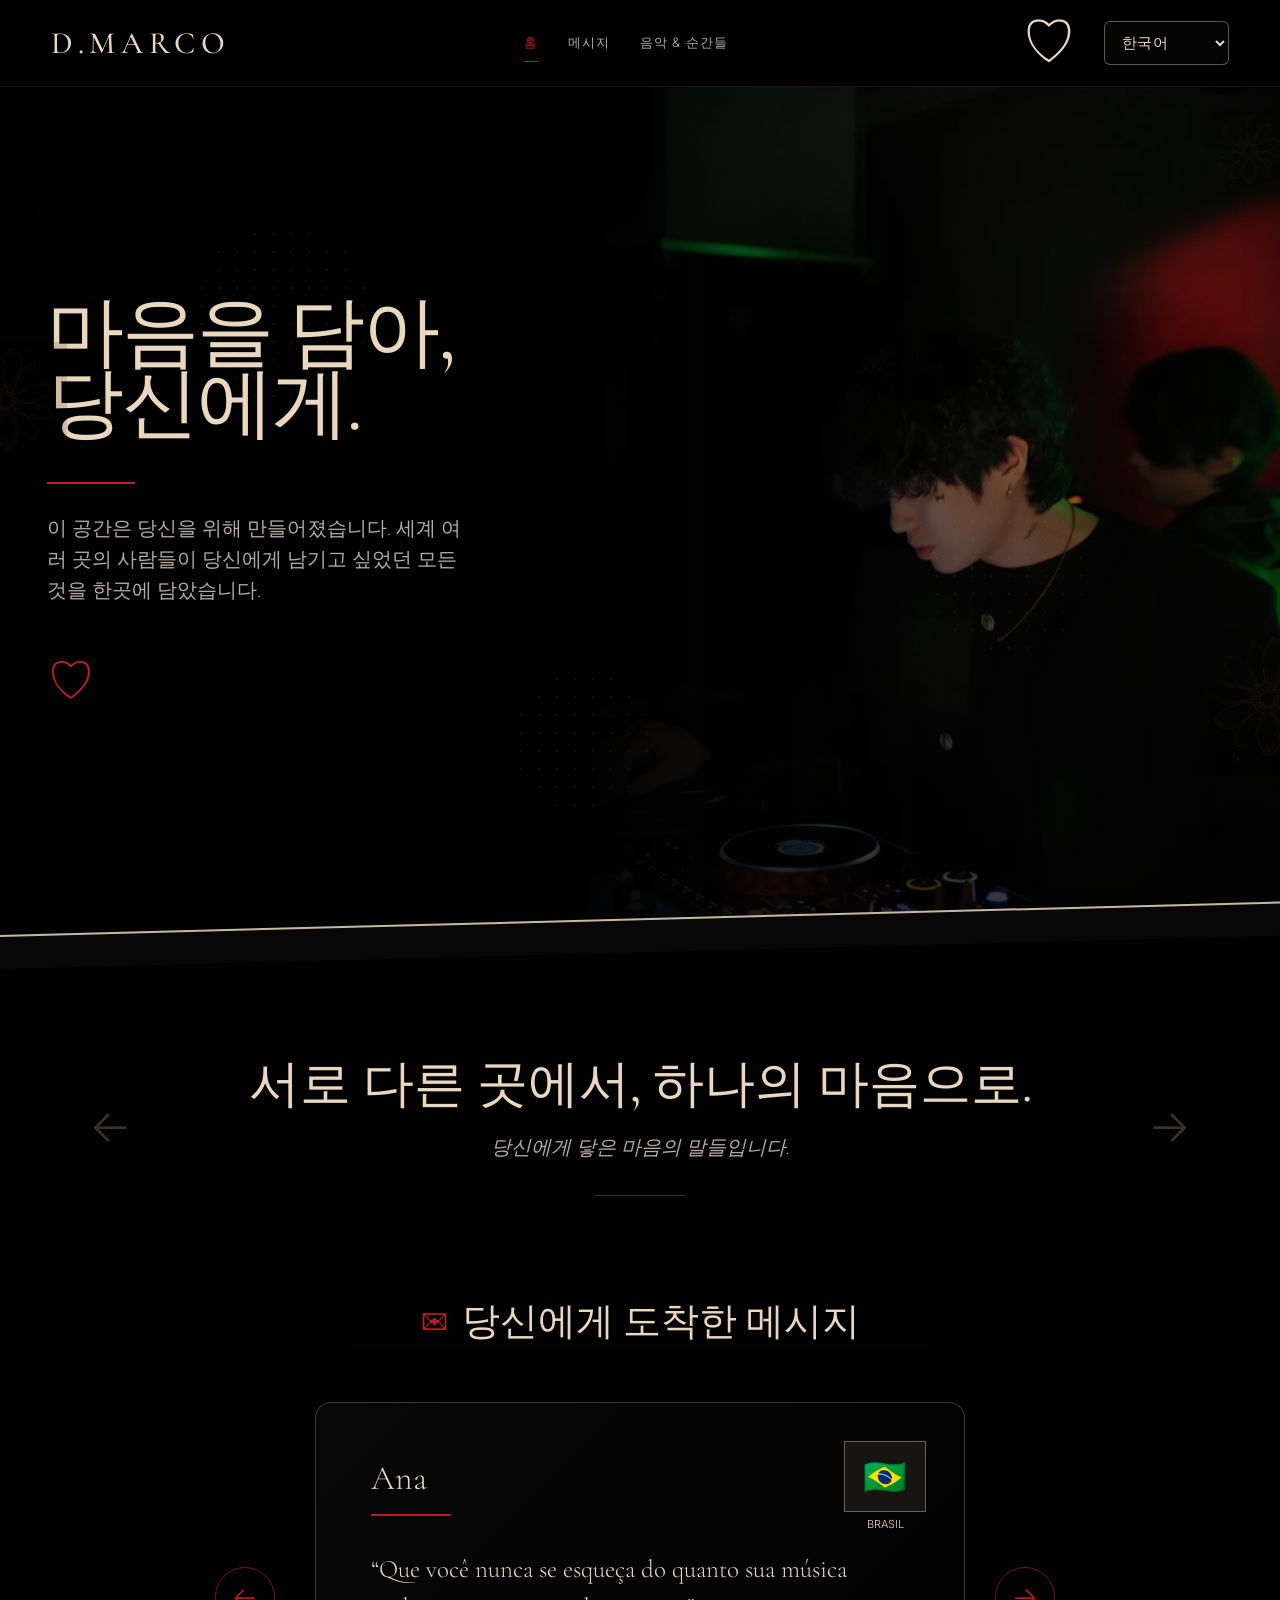
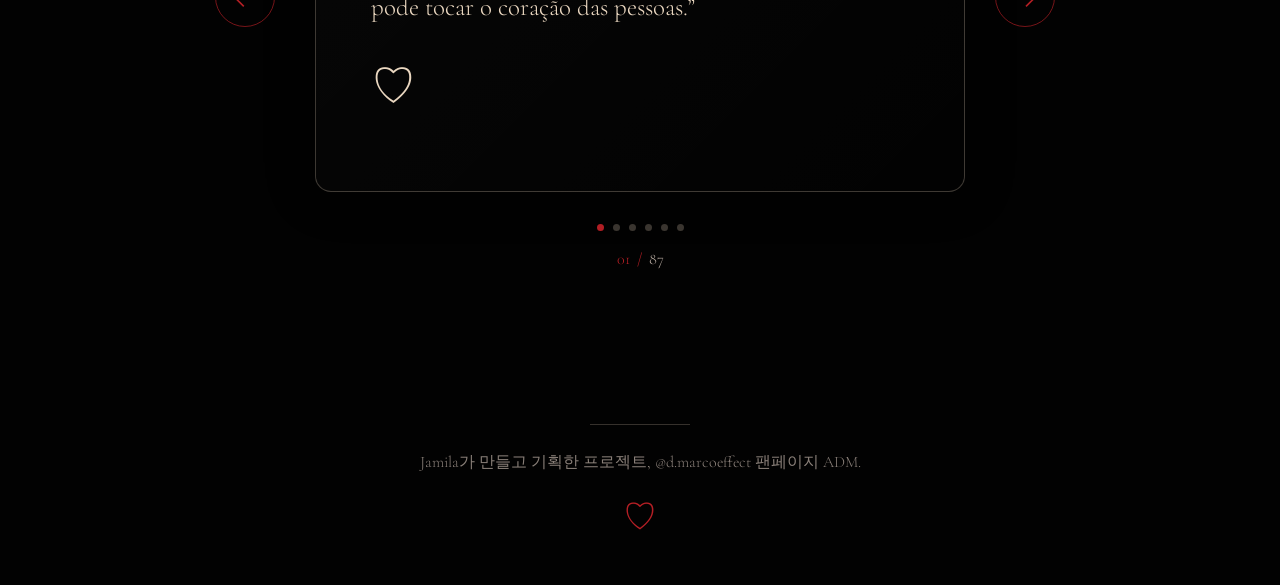
==== index.html @ 45dc50ea "Update index.html" ====
<!DOCTYPE html>
<html lang="ko">

<head>

    <meta charset="UTF-8">

    <meta
        name="viewport"
        content="width=device-width, initial-scale=1.0"
    >

    <title>D.MARCO</title>

    <meta
        name="description"
        content="D.MARCO를 위해 만들어진 특별한 공간입니다."
        id="meta-description"
    >

    <link
        rel="preconnect"
        href="https://fonts.googleapis.com"
    >

    <link
        rel="preconnect"
        href="https://fonts.gstatic.com"
        crossorigin
    >

    <link
        href="https://fonts.googleapis.com/css2?family=Cormorant+Garamond:wght@400;500;600&family=Inter:wght@300;400;500&family=Parisienne&display=swap"
        rel="stylesheet"
    >

    <link
        rel="stylesheet"
        href="style.css"
    >

</head>


<body>


<!-- =====================================================
     DECORAÇÃO LATERAL
====================================================== -->

<div
    class="magic-decoration"
    aria-hidden="true"
>


    <!-- FLORES -->

    <img
        src="Dayse_flower.png"
        class="magic-flower flower-left"
        alt=""
    >

    <img
        src="Dayse_flower.png"
        class="magic-flower flower-right"
        alt=""
    >

    <img
        src="Dayse_flower.png"
        class="magic-flower flower-top-right"
        alt=""
    >


    <!-- FADAS — DISCRETAS NAS LATERAIS -->

    <img
        src="Flying-Fairy-Silhouette.svg"
        class="magic-fairy fairy-left"
        alt=""
    >

    <img
        src="Flying-Fairy-Silhouette.svg"
        class="magic-fairy fairy-right"
        alt=""
    >

    <img
        src="Flying-Fairy-Silhouette.svg"
        class="magic-fairy fairy-bottom"
        alt=""
    >


    <!-- PÓ MÁGICO -->

    <div class="magic-dust dust-one"></div>

    <div class="magic-dust dust-two"></div>

    <div class="magic-dust dust-three"></div>

</div>



<div class="page">


    <!-- =================================================
         CABEÇALHO
    ================================================== -->

    <nav class="nav">

        <div class="nav-inner">


            <!-- LOGO -->

            <a
                href="index.html"
                class="logo"
            >
                D.MARCO
            </a>


            <!-- NAVEGAÇÃO -->

            <div class="nav-links">


                <a
                    href="index.html"
                    class="active"
                    data-i18n="navHome"
                >
                    홈
                </a>


                <a
                    href="#fan-messages"
                    data-i18n="navMessages"
                >
                    메시지
                </a>


                <a
                    href="pagina-2.html"
                    data-i18n="navMusicMemory"
                >
                    음악 & 순간들
                </a>


            </div>


            <!-- CORAÇÃO -->

            <div class="nav-heart">
                ♡
            </div>


            <!-- =================================================
                 IDIOMA
                 
                 한국어 É O IDIOMA PRINCIPAL.
                 O SELECT É CLICÁVEL E ABRE AS OPÇÕES.
            ================================================== -->

            <div class="language-selector">


                <select
                    id="languageSelector"
                    aria-label="언어 선택"
                >

                    <option value="kr">
                        한국어
                    </option>

                    <option value="pt">
                        PT
                    </option>

                    <option value="en">
                        EN
                    </option>

                </select>


            </div>


            <!-- MENU MOBILE -->

            <div
                class="menu-icon"
                aria-label="Menu"
            >

                <span></span>

                <span></span>

                <span></span>

            </div>


        </div>

    </nav>



    <!-- =================================================
         HERO
    ================================================== -->

    <header class="hero">


        <!-- TEXTO -->

        <div class="hero-text">


            <h1 class="hero-title">

                <span data-i18n="heroTitle">
                    마음을 담아,<br>
                    당신에게.
                </span>

            </h1>


            <div class="hero-line"></div>


            <p
                class="hero-subtitle"
                data-i18n="heroSubtitle"
            >
                이 공간은 당신을 위해 만들어졌습니다.
                세계 여러 곳의 사람들이 당신에게 남기고
                싶었던 모든 것을 한곳에 담았습니다.
            </p>


            <div class="hero-heart">
                ♡
            </div>


        </div>



        <!-- FOTO -->

        <div class="hero-photo">

            <img
                src="marco-dj-banner.png"
                alt="DJ D.MARCO 공연 모습"
                data-i18n-alt="heroImageAlt"
            >

        </div>


    </header>



    <!-- =================================================
         BORDA RASGADA
    ================================================== -->

    <div class="tear"></div>



    <!-- =================================================
         INTRODUÇÃO
    ================================================== -->

    <section class="messages-intro">


        <!-- SETAS LATERAIS -->

        <div
            class="intro-decoration left"
            aria-hidden="true"
        >
            ←
        </div>


        <div
            class="intro-decoration right"
            aria-hidden="true"
        >
            →
        </div>



        <h2
            class="messages-intro-title"
            data-i18n="messagesIntroTitle"
        >
            서로 다른 곳에서, 하나의 마음으로.
        </h2>


        <p
            class="messages-intro-subtitle"
            data-i18n="messagesIntroSubtitle"
        >
            당신에게 닿은 마음의 말들입니다.
        </p>


        <div class="intro-line"></div>


    </section>



    <!-- =================================================
         MENSAGENS
    ================================================== -->

    <section
        class="messages-section"
        id="fan-messages"
    >


        <div class="messages-title">


            <span
                class="messages-envelope"
                aria-hidden="true"
            >
                ✉
            </span>


            <span data-i18n="messagesTitle">
                당신에게 도착한 메시지
            </span>


        </div>



        <div class="messages-area">


            <!-- SETA ANTERIOR -->

            <button
                class="message-arrow left"
                id="previousMessage"
                type="button"
                aria-label="이전 메시지"
            >
                ←
            </button>



            <!-- CARTÃO -->

            <div class="message-stage">


                <div class="message-card">


                    <div class="message-name">
                        Ana
                    </div>


                    <div class="message-name-line"></div>



                    <div class="message-country">


                        <div class="stamp-flag">
                            🇧🇷
                        </div>


                        <span>
                            BRASIL
                        </span>


                    </div>



                    <div class="message-text">

                        “Que você nunca se esqueça
                        do quanto sua música pode
                        tocar o coração das pessoas.”

                    </div>



                    <div class="message-heart">
                        ♡
                    </div>


                </div>


            </div>



            <!-- SETA PRÓXIMA -->

            <button
                class="message-arrow right"
                id="nextMessage"
                type="button"
                aria-label="다음 메시지"
            >
                →
            </button>


        </div>



        <!-- =================================================
             PONTOS
        ================================================== -->

        <div class="message-dots">


            <span
                class="message-dot active"
            ></span>


            <span
                class="message-dot"
            ></span>


            <span
                class="message-dot"
            ></span>


            <span
                class="message-dot"
            ></span>


            <span
                class="message-dot"
            ></span>


            <span
                class="message-dot"
            ></span>


        </div>



        <!-- =================================================
             CONTADOR
        ================================================== -->

        <div class="message-counter">


            <span class="current">
                01
            </span>


            <span class="divider">
                /
            </span>


            <span>
                87
            </span>


        </div>


    </section>



    <!-- =================================================
         RODAPÉ
    ================================================== -->

    <footer class="footer">


        <div class="footer-line"></div>


        <div
            class="footer-text"
            data-i18n="footerText"
        >
            Jamila가 만들고 기획한 프로젝트,
            @d.marcoeffect 팬페이지 ADM.
        </div>


        <div class="footer-heart">
            ♡
        </div>


    </footer>


</div>



<!-- =====================================================
     TRADUÇÕES
====================================================== -->

<script>

const translations = {


    /* =================================================
       COREANO — IDIOMA PRINCIPAL
    ================================================= */

    kr: {

        pageTitle:
            "D.MARCO",


        description:
            "D.MARCO를 위해 만들어진 특별한 공간입니다.",


        navHome:
            "홈",


        navMessages:
            "메시지",


        navMusicMemory:
            "음악 & 순간들",


        heroTitle:
            "마음을 담아,<br>당신에게.",


        heroSubtitle:
            "이 공간은 당신을 위해 만들어졌습니다. 세계 여러 곳의 사람들이 당신에게 남기고 싶었던 모든 것을 한곳에 담았습니다.",


        messagesIntroTitle:
            "서로 다른 곳에서, 하나의 마음으로.",


        messagesIntroSubtitle:
            "당신에게 닿은 마음의 말들입니다.",


        messagesTitle:
            "당신에게 도착한 메시지",


        footerText:
            "Jamila가 만들고 기획한 프로젝트, @d.marcoeffect 팬페이지 ADM.",


        heroImageAlt:
            "DJ D.MARCO 공연 모습"

    },



    /* =================================================
       PORTUGUÊS
    ================================================= */

    pt: {

        pageTitle:
            "D.MARCO",


        description:
            "Um espaço criado para D.MARCO.",


        navHome:
            "INÍCIO",


        navMessages:
            "MENSAGENS",


        navMusicMemory:
            "MÚSICAS & MOMENTOS",


        heroTitle:
            "Com carinho,<br>para você.",


        heroSubtitle:
            "Este é um espaço criado para você, reunindo tudo aquilo que pessoas de diferentes lugares do mundo quiseram deixar para você.",


        messagesIntroTitle:
            "De diferentes lugares, um só carinho.",


        messagesIntroSubtitle:
            "Algumas palavras encontraram o caminho até você.",


        messagesTitle:
            "Mensagens que chegaram até você",


        footerText:
            "Projeto criado e idealizado por Jamila, ADM da fanpage @d.marcoeffect.",


        heroImageAlt:
            "DJ D.MARCO tocando"

    },



    /* =================================================
       ENGLISH
    ================================================= */

    en: {

        pageTitle:
            "D.MARCO",


        description:
            "A space created for D.MARCO.",


        navHome:
            "HOME",


        navMessages:
            "MESSAGES",


        navMusicMemory:
            "MUSIC & MOMENTS",


        heroTitle:
            "With care,<br>for you.",


        heroSubtitle:
            "This is a space created for you, bringing together everything that people from different places around the world wanted to leave for you.",


        messagesIntroTitle:
            "From different places, one shared affection.",


        messagesIntroSubtitle:
            "Some words found their way to you.",


        messagesTitle:
            "Messages that reached you",


        footerText:
            "Project created and envisioned by Jamila, ADM of the fanpage @d.marcoeffect.",


        heroImageAlt:
            "DJ D.MARCO performing"

    }

};



/* =====================================================
   ALTERAÇÃO DE IDIOMA
====================================================== */

function changeLanguage(language) {


    const selectedLanguage =
        translations[language];


    if (!selectedLanguage) {
        return;
    }



    /* IDIOMA DO DOCUMENTO */

    document.documentElement.lang =
        language === "kr"
            ? "ko"
            : language === "pt"
                ? "pt-BR"
                : "en";



    /* TÍTULO */

    document.title =
        selectedLanguage.pageTitle;



    /* DESCRIPTION */

    const description =
        document.getElementById(
            "meta-description"
        );


    if (description) {

        description.setAttribute(
            "content",
            selectedLanguage.description
        );

    }



    /* TEXTOS */

    document
        .querySelectorAll("[data-i18n]")
        .forEach(element => {


            const key =
                element.getAttribute(
                    "data-i18n"
                );


            if (
                Object.prototype.hasOwnProperty.call(
                    selectedLanguage,
                    key
                )
            ) {

                element.innerHTML =
                    selectedLanguage[key];

            }

        });



    /* ALT DA FOTO */

    document
        .querySelectorAll("[data-i18n-alt]")
        .forEach(element => {


            const key =
                element.getAttribute(
                    "data-i18n-alt"
                );


            if (
                Object.prototype.hasOwnProperty.call(
                    selectedLanguage,
                    key
                )
            ) {

                element.setAttribute(
                    "alt",
                    selectedLanguage[key]
                );

            }

        });



    /* SALVA O IDIOMA */

    localStorage.setItem(
        "djMarcoLanguage",
        language
    );

}



/* =====================================================
   SELETOR DE IDIOMA
====================================================== */

const languageSelector =
    document.getElementById(
        "languageSelector"
    );


if (languageSelector) {


    languageSelector.addEventListener(
        "change",
        function () {


            changeLanguage(
                this.value
            );


        }
    );


}



/* =====================================================
   IDIOMA INICIAL
====================================================== */

/*
   Se já existir uma escolha salva,
   ela será mantida.

   Caso contrário:
   COREANO é o idioma principal.
*/

const savedLanguage =
    localStorage.getItem(
        "djMarcoLanguage"
    ) || "kr";


if (languageSelector) {

    languageSelector.value =
        savedLanguage;

}


changeLanguage(
    savedLanguage
);



/* =====================================================
   NAVEGAÇÃO DAS MENSAGENS
====================================================== */

const previousButton =
    document.getElementById(
        "previousMessage"
    );


const nextButton =
    document.getElementById(
        "nextMessage"
    );


let currentMessage = 1;


const totalMessages = 87;



/* =====================================================
   CONTADOR
====================================================== */

function updateMessageCounter() {


    const current =
        document.querySelector(
            ".message-counter .current"
        );


    if (current) {

        current.textContent =
            String(
                currentMessage
            ).padStart(
                2,
                "0"
            );

    }

}



/* =====================================================
   PONTOS
====================================================== */

function updateDots() {


    const dots =
        document.querySelectorAll(
            ".message-dot"
        );


    dots.forEach(
        (dot, index) => {


            dot.classList.toggle(
                "active",
                index ===
                (
                    (currentMessage - 1)
                    %
                    dots.length
                )
            );


        }
    );

}



/* =====================================================
   MUDAR MENSAGEM
====================================================== */

function changeMessage(
    direction
) {


    currentMessage +=
        direction;


    if (
        currentMessage < 1
    ) {

        currentMessage =
            totalMessages;

    }


    if (
        currentMessage >
        totalMessages
    ) {

        currentMessage = 1;

    }


    updateMessageCounter();

    updateDots();

}



/* =====================================================
   BOTÃO ANTERIOR
====================================================== */

if (previousButton) {

    previousButton.addEventListener(
        "click",
        () =>
            changeMessage(-1)
    );

}



/* =====================================================
   BOTÃO PRÓXIMO
====================================================== */

if (nextButton) {

    nextButton.addEventListener(
        "click",
        () =>
            changeMessage(1)
    );

}



/* =====================================================
   FADAS — MOVIMENTO SUTIL
====================================================== */

(function () {


    const fairies =
        document.querySelectorAll(
            ".magic-fairy"
        );


    if (!fairies.length) {
        return;
    }


    let ticking = false;



    function moveFairies() {


        const scrollY =
            window.scrollY;


        fairies.forEach(
            (fairy, index) => {


                const speed =
                    [
                        0.045,
                        -0.065,
                        0.035
                    ][index]
                    || 0.04;


                const drift =
                    Math.sin(
                        scrollY * 0.008
                        +
                        index
                    )
                    *
                    12;


                const vertical =
                    scrollY
                    *
                    speed;


                const rotation =
                    Math.sin(
                        scrollY * 0.004
                        +
                        index
                    )
                    *
                    2;


                fairy.style.transform =
                    `translate3d(
                        ${drift}px,
                        ${vertical}px,
                        0
                    )
                    rotate(
                        ${rotation}deg
                    )
                    ${
                        index === 1
                            ? "scaleX(-1)"
                            : ""
                    }`;



                /*
                 * As fadas permanecem
                 * extremamente discretas.
                           */

            const visibility =
                Math.min(
                    0.075,
                    0.025
                    +
                    Math.abs(
                        Math.sin(
                            scrollY * 0.006
                            +
                            index
                        )
                    )
                    *
                    0.045
                );


            fairy.style.opacity =
                visibility;


        }
    );


    ticking = false;

}


window.addEventListener(
    "scroll",
    function () {

        if (!ticking) {

            window.requestAnimationFrame(
                moveFairies
            );

            ticking = true;

        }

    },
    {
        passive: true
    }
);


moveFairies();


})();


</script>


</body>

</html>
---- style.css ----
/* =========================================================
   D.MARCO
   STYLE.CSS
   ========================================================= */


/* =========================================================
   01 — BASE
   ========================================================= */

:root {
    --black: #020202;
    --black-soft: #070707;

    --cream: #ead7c0;
    --white: #f4eee8;
    --soft: #b7aaa0;

    --gold: #9a9070;
    --red: #b51f25;

    --line: rgba(234, 215, 192, 0.22);
    --line-soft: rgba(234, 215, 192, 0.10);
}

* {
    margin: 0;
    padding: 0;
    box-sizing: border-box;
}

html {
    scroll-behavior: smooth;
}

body {
    min-height: 100vh;

    overflow-x: hidden;

    background: var(--black);

    color: var(--white);

    font-family: "Inter", sans-serif;
    font-weight: 300;
}

img {
    display: block;
    max-width: 100%;
}

a {
    color: inherit;
    text-decoration: none;
}

button,
select {
    font: inherit;
}

.page {
    position: relative;

    min-height: 100vh;

    overflow: hidden;
}


/* =========================================================
   02 — DECORAÇÃO MÁGICA
   ========================================================= */

.magic-decoration {
    position: fixed;

    inset: 0;

    overflow: hidden;

    pointer-events: none;

    z-index: 20;
}

.magic-flower,
.magic-fairy,
.magic-dust {
    position: absolute;

    pointer-events: none;
}


/* MARGARIDAS */

.magic-flower {
    opacity: 0.13;
}

.flower-left {
    left: -58px;
    top: 38%;

    width: 125px;
    height: 125px;
}

.flower-right {
    right: -58px;
    top: 70%;

    width: 145px;
    height: 145px;
}

.flower-top-right {
    right: -10px;
    top: 110px;

    width: 85px;
    height: 85px;

    opacity: 0.10;
}


/* FADAS */

.magic-fairy {
    width: 125px;

    opacity: 0.025;
}

.fairy-left {
    left: -20px;
    top: 20%;
}

.fairy-right {
    right: -20px;
    top: 48%;
}

.fairy-bottom {
    left: -10px;
    top: 78%;

    width: 105px;
}


/* PÓ MÁGICO */

.magic-dust {
    width: 180px;
    height: 180px;

    border-radius: 50%;

    opacity: 0.08;

    background:
        radial-gradient(
            circle,
            rgba(234, 215, 192, 0.6) 1px,
            transparent 2px
        );

    background-size: 18px 18px;
}

.dust-one {
    left: 15%;
    top: 25%;
}

.dust-two {
    right: 15%;
    top: 55%;

    width: 160px;
    height: 160px;
}

.dust-three {
    left: 40%;
    bottom: 10%;

    width: 140px;
    height: 140px;
}


/* =========================================================
   03 — CABEÇALHO
   ========================================================= */

.nav {
    position: relative;

    z-index: 50;

    background: rgba(2, 2, 2, 0.97);

    border-bottom: 1px solid var(--line-soft);
}

.nav-inner {
    width: min(1400px, 92%);

    min-height: 86px;

    margin: 0 auto;

    display: flex;

    align-items: center;

    gap: 28px;
}


/* LOGO */

.logo {
    flex-shrink: 0;

    color: var(--cream);

    font-family: "Cormorant Garamond", serif;

    font-size: 31px;
    font-weight: 500;

    letter-spacing: 0.18em;

    white-space: nowrap;
}


/* LINKS */

.nav-links {
    flex: 1;

    display: flex;

    align-items: center;

    justify-content: center;

    gap: 30px;
}

.nav-links a {
    position: relative;

    padding: 10px 0;

    color: var(--soft);

    font-size: 13px;

    letter-spacing: 0.07em;

    white-space: nowrap;

    transition: color 0.25s ease;
}

.nav-links a:hover,
.nav-links a.active {
    color: var(--red);
}

.nav-links a.active::after {
    content: "";

    position: absolute;

    left: 0;
    right: 0;
    bottom: 0;

    height: 1px;

    background: var(--red);
}


/* CORAÇÃO */

.nav-heart {
    flex-shrink: 0;

    color: var(--cream);

    font-family: "Cormorant Garamond", serif;

    font-size: 54px;

    line-height: 1;
}


/* =========================================================
   04 — IDIOMAS
   ========================================================= */

/*
   O HTML atual usa <select>.
   Portanto esta caixa é clicável e abre as opções
   nativas do navegador.

   A ordem será definida no HTML/JS:
   한국어 / PT / EN
*/

.language-selector {
    flex-shrink: 0;
}

.language-selector select {
    width: 125px;

    height: 44px;

    padding: 8px 30px 8px 13px;

    border: 1px solid rgba(154, 144, 112, 0.60);

    border-radius: 6px;

    outline: none;

    background-color: #050505;

    color: var(--cream);

    font-family: "Cormorant Garamond", serif;

    font-size: 15px;

    letter-spacing: 0.04em;

    cursor: pointer;

    appearance: auto;
}

.language-selector select:focus {
    border-color: var(--cream);
}

.language-selector select option {
    background: #151219;

    color: var(--cream);
}


/* =========================================================
   05 — MENU
   ========================================================= */

.menu-icon {
    display: none;

    width: 38px;

    cursor: pointer;
}

.menu-icon span {
    display: block;

    width: 100%;
    height: 1px;

    margin: 7px 0;

    background: var(--cream);
}


/* =========================================================
   06 — HERO DESKTOP
   ========================================================= */

.hero {
    position: relative;

    display: grid;

    grid-template-columns: 46% 54%;

    min-height: 720px;

    overflow: hidden;

    background: var(--black);
}


/* TEXTO */

.hero-text {
    position: relative;

    z-index: 5;

    display: flex;

    flex-direction: column;

    justify-content: center;

    padding: 80px 60px 90px 8%;
}

.hero-title {
    max-width: 560px;

    color: var(--cream);

    font-family: "Cormorant Garamond", serif;

    font-size: clamp(54px, 6vw, 86px);

    font-weight: 500;

    line-height: 0.92;

    letter-spacing: -0.025em;
}

.hero-line {
    width: 88px;
    height: 2px;

    margin: 42px 0 30px;

    background: var(--red);
}

.hero-subtitle {
    max-width: 430px;

    color: var(--soft);

    font-family: "Cormorant Garamond", serif;

    font-size: 20px;

    line-height: 1.55;
}

.hero-heart {
    margin-top: 42px;

    color: var(--red);

    font-family: "Cormorant Garamond", serif;

    font-size: 48px;
}


/* FOTO */

.hero-photo {
    position: relative;

    min-height: 720px;

    overflow: hidden;
}

.hero-photo img {
    width: 100%;
    height: 100%;

    object-fit: cover;

    object-position: 65% center;
}

.hero-photo::after {
    content: "";

    position: absolute;

    inset: 0;

    pointer-events: none;

    background:
        linear-gradient(
            to right,
            rgba(2, 2, 2, 0.98) 0%,
            rgba(2, 2, 2, 0.72) 16%,
            rgba(2, 2, 2, 0.20) 48%,
            rgba(2, 2, 2, 0.08) 100%
        ),
        linear-gradient(
            to bottom,
            rgba(2, 2, 2, 0.08),
            rgba(2, 2, 2, 0.78)
        );
}


/* =========================================================
   07 — BORDA RASGADA
   ========================================================= */

.tear {
    position: relative;

    height: 34px;

    margin-top: -1px;

    background: var(--black-soft);

    transform: skewY(-1.5deg);

    transform-origin: left center;

    z-index: 4;
}

.tear::before {
    content: "";

    position: absolute;

    left: 0;
    right: 0;
    top: 0;

    height: 2px;

    background: var(--cream);

    opacity: 0.85;
}


/* =========================================================
   08 — INTRODUÇÃO DAS MENSAGENS
   ========================================================= */

.messages-intro {
    position: relative;

    padding: 90px 20px 60px;

    text-align: center;
}

.messages-intro-title {
    max-width: 900px;

    margin: 0 auto;

    color: var(--cream);

    font-family: "Cormorant Garamond", serif;

    font-size: clamp(34px, 4vw, 55px);

    font-weight: 500;

    line-height: 1.05;
}

.messages-intro-subtitle {
    margin-top: 22px;

    color: var(--soft);

    font-family: "Cormorant Garamond", serif;

    font-size: 20px;

    font-style: italic;
}

.intro-line {
    width: 90px;
    height: 1px;

    margin: 34px auto 0;

    background: var(--line);
}

.intro-decoration {
    position: absolute;

    color: var(--gold);

    opacity: 0.35;

    font-size: 45px;
}

.intro-decoration.left {
    left: 7%;
    top: 45%;
}

.intro-decoration.right {
    right: 7%;
    top: 45%;
}


/* =========================================================
   09 — MENSAGENS
   ========================================================= */

.messages-section {
    position: relative;

    padding: 40px 20px 100px;
}

.messages-title {
    display: flex;

    align-items: center;

    justify-content: center;

    gap: 14px;

    color: var(--cream);

    font-family: "Cormorant Garamond", serif;

    font-size: clamp(27px, 3vw, 42px);

    text-align: center;
}

.messages-envelope {
    color: var(--red);

    font-size: 27px;
}


/* ÁREA */

.messages-area {
    display: grid;

    grid-template-columns:
        70px
        minmax(0, 650px)
        70px;

    align-items: center;

    justify-content: center;

    gap: 30px;

    margin: 55px auto 0;
}

.message-stage {
    width: 100%;
}


/* CARTÃO */

.message-card {
    position: relative;

    min-height: 390px;

    padding: 55px 55px 50px;

    border: 1px solid rgba(234, 215, 192, 0.25);

    border-radius: 16px;

    background:
        linear-gradient(
            135deg,
            rgba(255, 255, 255, 0.025),
            rgba(255, 255, 255, 0.005)
        );

    box-shadow:
        0 0 50px rgba(0, 0, 0, 0.3);
}

.message-name {
    color: var(--cream);

    font-family: "Cormorant Garamond", serif;

    font-size: 34px;
}

.message-name-line {
    width: 80px;
    height: 2px;

    margin: 15px 0 20px;

    background: var(--red);
}


/* PAÍS */

.message-country {
    position: absolute;

    top: 38px;
    right: 38px;

    display: flex;

    flex-direction: column;

    align-items: center;

    gap: 5px;

    color: var(--cream);

    font-size: 11px;
}

.stamp-flag {
    padding: 13px 18px;

    border: 1px solid rgba(234, 215, 192, 0.4);

    background: rgba(234, 215, 192, 0.08);

    font-size: 35px;
}


/* TEXTO */

.message-text {
    max-width: 510px;

    margin-top: 35px;

    color: var(--cream);

    font-family: "Cormorant Garamond", serif;

    font-size: 25px;

    line-height: 1.5;
}

.message-heart {
    margin-top: 30px;

    color: var(--cream);

    font-family: "Cormorant Garamond", serif;

    font-size: 45px;
}


/* SETAS */

.message-arrow {
    width: 60px;
    height: 60px;

    border: 1px solid rgba(181, 31, 37, 0.65);

    border-radius: 50%;

    background: transparent;

    color: var(--red);

    font-size: 28px;

    cursor: pointer;

    transition:
        background 0.25s ease,
        transform 0.25s ease;
}

.message-arrow:hover {
    background: rgba(181, 31, 37, 0.08);

    transform: scale(1.04);
}


/* PONTOS */

.message-dots {
    display: flex;

    justify-content: center;

    gap: 9px;

    margin-top: 32px;
}

.message-dot {
    width: 7px;
    height: 7px;

    border-radius: 50%;

    background: rgba(234, 215, 192, 0.25);
}

.message-dot.active {
    background: var(--red);
}


/* CONTADOR */

.message-counter {
    display: flex;

    justify-content: center;

    gap: 7px;

    margin-top: 18px;

    color: var(--soft);

    font-family: "Cormorant Garamond", serif;

    font-size: 16px;
}

.message-counter .current {
    color: var(--red);
}

.message-counter .divider {
    color: var(--red);
}


/* =========================================================
   10 — RODAPÉ
   ========================================================= */

.footer {
    padding: 55px 20px 45px;

    text-align: center;
}

.footer-line {
    width: 100px;
    height: 1px;

    margin: 0 auto 25px;

    background: var(--line);
}

.footer-text {
    max-width: 650px;

    margin: 0 auto;

    color: rgba(183, 170, 160, 0.75);

    font-family: "Cormorant Garamond", serif;

    font-size: 16px;

    line-height: 1.5;
}

.footer-heart {
    margin-top: 20px;

    color: var(--red);

    font-family: "Cormorant Garamond", serif;

    font-size: 34px;
}


/* =========================================================
   11 — TABLET
   ========================================================= */

@media (max-width: 950px) {

    .nav-inner {
        gap: 18px;
    }

    .logo {
        font-size: 27px;
    }

    .nav-links {
        gap: 18px;
    }

    .nav-links a {
        font-size: 11px;
    }

    .nav-heart {
        font-size: 48px;
    }

    .language-selector select {
        width: 112px;
    }

    .hero {
        grid-template-columns: 45% 55%;
    }

    .hero-text {
        padding-left: 7%;
        padding-right: 30px;
    }

    .hero-title {
        font-size: 58px;
    }
}


/* =========================================================
   12 — MOBILE
   ========================================================= */

@media (max-width: 700px) {


    /* =====================================================
       CABEÇALHO MOBILE
       ===================================================== */

    .nav-inner {
        width: 100%;

        min-height: 0;

        padding: 13px 16px 0;

        display: grid;

        grid-template-columns:
            1fr
            auto
            auto;

        grid-template-areas:
            "logo heart language"
            "links links links";

        gap: 7px 12px;
    }


    /* LOGO */

    .logo {
        grid-area: logo;

        align-self: center;

        font-size: 23px;

        letter-spacing: 0.15em;
    }


    /* CORAÇÃO */

    .nav-heart {
        grid-area: heart;

        align-self: center;

        font-size: 46px;

        line-height: 0.8;
    }


    /* IDIOMAS */

    .language-selector {
        grid-area: language;

        align-self: center;
    }

    .language-selector select {
        width: 112px;

        height: 40px;

        padding: 7px 9px;

        border-radius: 6px;

        font-size: 13px;

        letter-spacing: 0.02em;
    }


    /* LINKS */

    .nav-links {
        grid-area: links;

        width: 100%;

        padding: 3px 0 11px;

        display: flex;

        align-items: center;

        justify-content: center;

        gap: 20px;

        border-bottom:
            1px solid
            rgba(181, 31, 37, 0.70);
    }

    .nav-links a {
        padding: 7px 0 4px;

        font-size: 10px;

        letter-spacing: 0.025em;
    }

    .menu-icon {
        display: none;
    }


    /* =====================================================
       HERO MOBILE
       ===================================================== */

    .hero {
        display: flex;

        flex-direction: column;

        min-height: 0;

        height: auto;

        background: var(--black);
    }


    /*
       O TEXTO FICA NA PARTE SUPERIOR.
       A FOTO FICA ABAIXO.

       Isso impede o texto de ficar sobre
       o rosto do D.MARCO.
    */

    .hero-text {
        order: 1;

        width: 100%;

        min-height: 315px;

        padding:
            47px
            30px
            22px;

        display: flex;

        flex-direction: column;

        justify-content: flex-start;

        align-items: flex-start;

        background: var(--black);
    }


    /* TÍTULO */

    .hero-title {
        width: 100%;

        max-width: 340px;

        color: var(--cream);

        font-size: 48px;

        font-weight: 500;

        line-height: 0.96;

        letter-spacing: -0.02em;
    }


    /* LINHA VERMELHA */

    .hero-line {
        width: 82px;
        height: 2px;

        margin:
            22px
            0
            15px;
    }


    /* TEXTO */

    .hero-subtitle {
        width: 100%;

        max-width: 335px;

        color:
            rgba(
                234,
                215,
                192,
                0.70
            );

        font-size: 15px;

        line-height: 1.45;
    }


    /* CORAÇÃO */

    .hero-heart {
        margin-top: 16px;

        color: var(--red);

        font-size: 39px;
    }


    /* =====================================================
       FOTO MOBILE
       ===================================================== */

    .hero-photo {
        order: 2;

        width: 100%;

        height: 335px;

        min-height: 335px;

        position: relative;

        overflow: hidden;
    }

    .hero-photo img {
        width: 100%;
        height: 100%;

        object-fit: cover;

        /*
           Mantém o rosto visível
           sem ampliar demais a imagem.
        */

        object-position: 67% center;
    }

    .hero-photo::after {
        background:
            linear-gradient(
                to bottom,
                rgba(2, 2, 2, 0.02) 0%,
                rgba(2, 2, 2, 0.05) 55%,
                rgba(2, 2, 2, 0.80) 100%
            );
    }


    /* =====================================================
       BORDA RASGADA MOBILE
       ===================================================== */

    .tear {
        height: 24px;

        margin-top: -1px;
    }


    /* =====================================================
       INTRODUÇÃO MOBILE
       ===================================================== */

    .messages-intro {
        padding:
            45px
            20px
            34px;
    }

    .messages-intro-title {
        max-width: 335px;

        font-size: 31px;

        line-height: 1.06;
    }

    .messages-intro-subtitle {
        max-width: 310px;

        margin:
            14px
            auto
            0;

        font-size: 17px;

        line-height: 1.35;
    }

    .intro-line {
        width: 70px;

        margin-top: 22px;
    }


    /* DECORAÇÃO LATERAL */

    .intro-decoration {
        font-size: 30px;

        opacity: 0.24;
    }

    .intro-decoration.left {
        left: -9px;

        top: 42%;
    }

    .intro-decoration.right {
        right: -9px;

        top: 42%;
    }


    /* =====================================================
       MENSAGENS MOBILE
       ===================================================== */

    .messages-section {
        padding:
            25px
            17px
            55px;
    }

    .messages-title {
        max-width: 330px;

        margin: 0 auto;

        gap: 9px;

        font-size: 27px;

        line-height: 1.08;
    }

    .messages-envelope {
        font-size: 22px;
    }


    /* ÁREA */

    .messages-area {
        position: relative;

        display: block;

        margin-top: 28px;
    }

    .message-stage {
        width: 100%;
    }


    /* CARTÃO */

    .message-card {
        min-height: 350px;

        padding:
            39px
            25px
            30px;

        border-radius: 12px;
    }

    .message-name {
        font-size: 29px;
    }

    .message-name-line {
        width: 68px;

        margin:
            11px
            0
            16px;
    }


    /* PAÍS */

    .message-country {
        top: 21px;

        right: 17px;
    }

    .stamp-flag {
        padding:
            7px
            10px;

        font-size: 26px;
    }


    /* TEXTO */

    .message-text {
        width: 100%;

        max-width: none;

        margin-top: 29px;

        font-size: 20px;

        line-height: 1.42;
    }

    .message-heart {
        margin-top: 21px;

        font-size: 38px;
    }


    /* =====================================================
       SETAS LATERAIS
       ===================================================== */

    .message-arrow {
        position: absolute;

        top: 50%;

        width: 40px;
        height: 40px;

        z-index: 5;

        font-size: 19px;
    }

    .message-arrow.left {
        left: -7px;
    }

    .message-arrow.right {
        right: -7px
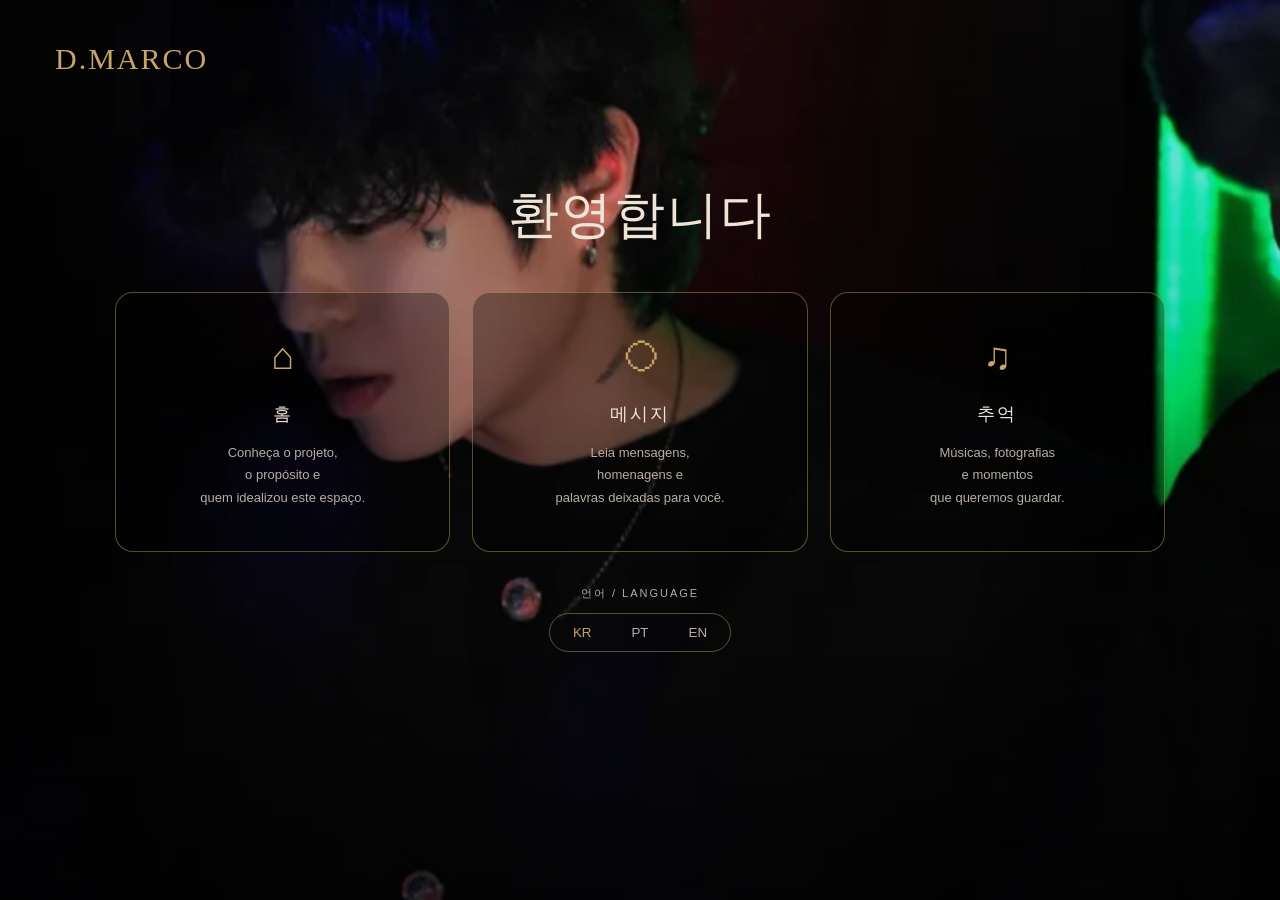
==== commit 319b19a4: "Add files via upload" ====
--- a/index.html
+++ b/index.html
@@ -1,1248 +1,75 @@
-<!DOCTYPE html>
-<html lang="ko">
-
-<head>
-
-    <meta charset="UTF-8">
-
-    <meta
-        name="viewport"
-        content="width=device-width, initial-scale=1.0"
-    >
-
-    <title>D.MARCO</title>
-
-    <meta
-        name="description"
-        content="D.MARCO를 위해 만들어진 특별한 공간입니다."
-        id="meta-description"
-    >
-
-    <link
-        rel="preconnect"
-        href="https://fonts.googleapis.com"
-    >
-
-    <link
-        rel="preconnect"
-        href="https://fonts.gstatic.com"
-        crossorigin
-    >
-
-    <link
-        href="https://fonts.googleapis.com/css2?family=Cormorant+Garamond:wght@400;500;600&family=Inter:wght@300;400;500&family=Parisienne&display=swap"
-        rel="stylesheet"
-    >
-
-    <link
-        rel="stylesheet"
-        href="style.css"
-    >
-
-</head>
-
-
-<body>
-
-
-<!-- =====================================================
-     DECORAÇÃO LATERAL
-====================================================== -->
-
-<div
-    class="magic-decoration"
-    aria-hidden="true"
->
-
-
-    <!-- FLORES -->
-
-    <img
-        src="Dayse_flower.png"
-        class="magic-flower flower-left"
-        alt=""
-    >
-
-    <img
-        src="Dayse_flower.png"
-        class="magic-flower flower-right"
-        alt=""
-    >
-
-    <img
-        src="Dayse_flower.png"
-        class="magic-flower flower-top-right"
-        alt=""
-    >
-
-
-    <!-- FADAS — DISCRETAS NAS LATERAIS -->
-
-    <img
-        src="Flying-Fairy-Silhouette.svg"
-        class="magic-fairy fairy-left"
-        alt=""
-    >
-
-    <img
-        src="Flying-Fairy-Silhouette.svg"
-        class="magic-fairy fairy-right"
-        alt=""
-    >
-
-    <img
-        src="Flying-Fairy-Silhouette.svg"
-        class="magic-fairy fairy-bottom"
-        alt=""
-    >
-
-
-    <!-- PÓ MÁGICO -->
-
-    <div class="magic-dust dust-one"></div>
-
-    <div class="magic-dust dust-two"></div>
-
-    <div class="magic-dust dust-three"></div>
-
-</div>
-
-
-
-<div class="page">
-
-
-    <!-- =================================================
-         CABEÇALHO
-    ================================================== -->
-
-    <nav class="nav">
-
-        <div class="nav-inner">
-
-
-            <!-- LOGO -->
-
-            <a
-                href="index.html"
-                class="logo"
-            >
-                D.MARCO
-            </a>
-
-
-            <!-- NAVEGAÇÃO -->
-
-            <div class="nav-links">
-
-
-                <a
-                    href="index.html"
-                    class="active"
-                    data-i18n="navHome"
-                >
-                    홈
-                </a>
-
-
-                <a
-                    href="#fan-messages"
-                    data-i18n="navMessages"
-                >
-                    메시지
-                </a>
-
-
-                <a
-                    href="pagina-2.html"
-                    data-i18n="navMusicMemory"
-                >
-                    음악 & 순간들
-                </a>
-
-
-            </div>
-
-
-            <!-- CORAÇÃO -->
-
-            <div class="nav-heart">
-                ♡
-            </div>
-
-
-            <!-- =================================================
-                 IDIOMA
-                 
-                 한국어 É O IDIOMA PRINCIPAL.
-                 O SELECT É CLICÁVEL E ABRE AS OPÇÕES.
-            ================================================== -->
-
-            <div class="language-selector">
-
-
-                <select
-                    id="languageSelector"
-                    aria-label="언어 선택"
-                >
-
-                    <option value="kr">
-                        한국어
-                    </option>
-
-                    <option value="pt">
-                        PT
-                    </option>
-
-                    <option value="en">
-                        EN
-                    </option>
-
-                </select>
-
-
-            </div>
-
-
-            <!-- MENU MOBILE -->
-
-            <div
-                class="menu-icon"
-                aria-label="Menu"
-            >
-
-                <span></span>
-
-                <span></span>
-
-                <span></span>
-
-            </div>
-
-
-        </div>
-
-    </nav>
-
-
-
-    <!-- =================================================
-         HERO
-    ================================================== -->
-
-    <header class="hero">
-
-
-        <!-- TEXTO -->
-
-        <div class="hero-text">
-
-
-            <h1 class="hero-title">
-
-                <span data-i18n="heroTitle">
-                    마음을 담아,<br>
-                    당신에게.
-                </span>
-
-            </h1>
-
-
-            <div class="hero-line"></div>
-
-
-            <p
-                class="hero-subtitle"
-                data-i18n="heroSubtitle"
-            >
-                이 공간은 당신을 위해 만들어졌습니다.
-                세계 여러 곳의 사람들이 당신에게 남기고
-                싶었던 모든 것을 한곳에 담았습니다.
-            </p>
-
-
-            <div class="hero-heart">
-                ♡
-            </div>
-
-
-        </div>
-
-
-
-        <!-- FOTO -->
-
-        <div class="hero-photo">
-
-            <img
-                src="marco-dj-banner.png"
-                alt="DJ D.MARCO 공연 모습"
-                data-i18n-alt="heroImageAlt"
-            >
-
-        </div>
-
-
-    </header>
-
-
-
-    <!-- =================================================
-         BORDA RASGADA
-    ================================================== -->
-
-    <div class="tear"></div>
-
-
-
-    <!-- =================================================
-         INTRODUÇÃO
-    ================================================== -->
-
-    <section class="messages-intro">
-
-
-        <!-- SETAS LATERAIS -->
-
-        <div
-            class="intro-decoration left"
-            aria-hidden="true"
-        >
-            ←
-        </div>
-
-
-        <div
-            class="intro-decoration right"
-            aria-hidden="true"
-        >
-            →
-        </div>
-
-
-
-        <h2
-            class="messages-intro-title"
-            data-i18n="messagesIntroTitle"
-        >
-            서로 다른 곳에서, 하나의 마음으로.
-        </h2>
-
-
-        <p
-            class="messages-intro-subtitle"
-            data-i18n="messagesIntroSubtitle"
-        >
-            당신에게 닿은 마음의 말들입니다.
-        </p>
-
-
-        <div class="intro-line"></div>
-
-
-    </section>
-
-
-
-    <!-- =================================================
-         MENSAGENS
-    ================================================== -->
-
-    <section
-        class="messages-section"
-        id="fan-messages"
-    >
-
-
-        <div class="messages-title">
-
-
-            <span
-                class="messages-envelope"
-                aria-hidden="true"
-            >
-                ✉
-            </span>
-
-
-            <span data-i18n="messagesTitle">
-                당신에게 도착한 메시지
-            </span>
-
-
-        </div>
-
-
-
-        <div class="messages-area">
-
-
-            <!-- SETA ANTERIOR -->
-
-            <button
-                class="message-arrow left"
-                id="previousMessage"
-                type="button"
-                aria-label="이전 메시지"
-            >
-                ←
-            </button>
-
-
-
-            <!-- CARTÃO -->
-
-            <div class="message-stage">
-
-
-                <div class="message-card">
-
-
-                    <div class="message-name">
-                        Ana
-                    </div>
-
-
-                    <div class="message-name-line"></div>
-
-
-
-                    <div class="message-country">
-
-
-                        <div class="stamp-flag">
-                            🇧🇷
-                        </div>
-
-
-                        <span>
-                            BRASIL
-                        </span>
-
-
-                    </div>
-
-
-
-                    <div class="message-text">
-
-                        “Que você nunca se esqueça
-                        do quanto sua música pode
-                        tocar o coração das pessoas.”
-
-                    </div>
-
-
-
-                    <div class="message-heart">
-                        ♡
-                    </div>
-
-
-                </div>
-
-
-            </div>
-
-
-
-            <!-- SETA PRÓXIMA -->
-
-            <button
-                class="message-arrow right"
-                id="nextMessage"
-                type="button"
-                aria-label="다음 메시지"
-            >
-                →
-            </button>
-
-
-        </div>
-
-
-
-        <!-- =================================================
-             PONTOS
-        ================================================== -->
-
-        <div class="message-dots">
-
-
-            <span
-                class="message-dot active"
-            ></span>
-
-
-            <span
-                class="message-dot"
-            ></span>
-
-
-            <span
-                class="message-dot"
-            ></span>
-
-
-            <span
-                class="message-dot"
-            ></span>
-
-
-            <span
-                class="message-dot"
-            ></span>
-
-
-            <span
-                class="message-dot"
-            ></span>
-
-
-        </div>
-
-
-
-        <!-- =================================================
-             CONTADOR
-        ================================================== -->
-
-        <div class="message-counter">
-
-
-            <span class="current">
-                01
-            </span>
-
-
-            <span class="divider">
-                /
-            </span>
-
-
-            <span>
-                87
-            </span>
-
-
-        </div>
-
-
-    </section>
-
-
-
-    <!-- =================================================
-         RODAPÉ
-    ================================================== -->
-
-    <footer class="footer">
-
-
-        <div class="footer-line"></div>
-
-
-        <div
-            class="footer-text"
-            data-i18n="footerText"
-        >
-            Jamila가 만들고 기획한 프로젝트,
-            @d.marcoeffect 팬페이지 ADM.
-        </div>
-
-
-        <div class="footer-heart">
-            ♡
-        </div>
-
-
-    </footer>
-
-
-</div>
-
-
-
-<!-- =====================================================
-     TRADUÇÕES
-====================================================== -->
-
-<script>
-
-const translations = {
-
-
-    /* =================================================
-       COREANO — IDIOMA PRINCIPAL
-    ================================================= */
-
-    kr: {
-
-        pageTitle:
-            "D.MARCO",
-
-
-        description:
-            "D.MARCO를 위해 만들어진 특별한 공간입니다.",
-
-
-        navHome:
-            "홈",
-
-
-        navMessages:
-            "메시지",
-
-
-        navMusicMemory:
-            "음악 & 순간들",
-
-
-        heroTitle:
-            "마음을 담아,<br>당신에게.",
-
-
-        heroSubtitle:
-            "이 공간은 당신을 위해 만들어졌습니다. 세계 여러 곳의 사람들이 당신에게 남기고 싶었던 모든 것을 한곳에 담았습니다.",
-
-
-        messagesIntroTitle:
-            "서로 다른 곳에서, 하나의 마음으로.",
-
-
-        messagesIntroSubtitle:
-            "당신에게 닿은 마음의 말들입니다.",
-
-
-        messagesTitle:
-            "당신에게 도착한 메시지",
-
-
-        footerText:
-            "Jamila가 만들고 기획한 프로젝트, @d.marcoeffect 팬페이지 ADM.",
-
-
-        heroImageAlt:
-            "DJ D.MARCO 공연 모습"
-
-    },
-
-
-
-    /* =================================================
-       PORTUGUÊS
-    ================================================= */
-
-    pt: {
-
-        pageTitle:
-            "D.MARCO",
-
-
-        description:
-            "Um espaço criado para D.MARCO.",
-
-
-        navHome:
-            "INÍCIO",
-
-
-        navMessages:
-            "MENSAGENS",
-
-
-        navMusicMemory:
-            "MÚSICAS & MOMENTOS",
-
-
-        heroTitle:
-            "Com carinho,<br>para você.",
-
-
-        heroSubtitle:
-            "Este é um espaço criado para você, reunindo tudo aquilo que pessoas de diferentes lugares do mundo quiseram deixar para você.",
-
-
-        messagesIntroTitle:
-            "De diferentes lugares, um só carinho.",
-
-
-        messagesIntroSubtitle:
-            "Algumas palavras encontraram o caminho até você.",
-
-
-        messagesTitle:
-            "Mensagens que chegaram até você",
-
-
-        footerText:
-            "Projeto criado e idealizado por Jamila, ADM da fanpage @d.marcoeffect.",
-
-
-        heroImageAlt:
-            "DJ D.MARCO tocando"
-
-    },
-
-
-
-    /* =================================================
-       ENGLISH
-    ================================================= */
-
-    en: {
-
-        pageTitle:
-            "D.MARCO",
-
-
-        description:
-            "A space created for D.MARCO.",
-
-
-        navHome:
-            "HOME",
-
-
-        navMessages:
-            "MESSAGES",
-
-
-        navMusicMemory:
-            "MUSIC & MOMENTS",
-
-
-        heroTitle:
-            "With care,<br>for you.",
-
-
-        heroSubtitle:
-            "This is a space created for you, bringing together everything that people from different places around the world wanted to leave for you.",
-
-
-        messagesIntroTitle:
-            "From different places, one shared affection.",
-
-
-        messagesIntroSubtitle:
-            "Some words found their way to you.",
-
-
-        messagesTitle:
-            "Messages that reached you",
-
-
-        footerText:
-            "Project created and envisioned by Jamila, ADM of the fanpage @d.marcoeffect.",
-
-
-        heroImageAlt:
-            "DJ D.MARCO performing"
-
-    }
-
-};
-
-
-
-/* =====================================================
-   ALTERAÇÃO DE IDIOMA
-====================================================== */
-
-function changeLanguage(language) {
-
-
-    const selectedLanguage =
-        translations[language];
-
-
-    if (!selectedLanguage) {
-        return;
-    }
-
-
-
-    /* IDIOMA DO DOCUMENTO */
-
-    document.documentElement.lang =
-        language === "kr"
-            ? "ko"
-            : language === "pt"
-                ? "pt-BR"
-                : "en";
-
-
-
-    /* TÍTULO */
-
-    document.title =
-        selectedLanguage.pageTitle;
-
-
-
-    /* DESCRIPTION */
-
-    const description =
-        document.getElementById(
-            "meta-description"
-        );
-
-
-    if (description) {
-
-        description.setAttribute(
-            "content",
-            selectedLanguage.description
-        );
-
-    }
-
-
-
-    /* TEXTOS */
-
-    document
-        .querySelectorAll("[data-i18n]")
-        .forEach(element => {
-
-
-            const key =
-                element.getAttribute(
-                    "data-i18n"
-                );
-
-
-            if (
-                Object.prototype.hasOwnProperty.call(
-                    selectedLanguage,
-                    key
-                )
-            ) {
-
-                element.innerHTML =
-                    selectedLanguage[key];
-
-            }
-
-        });
-
-
-
-    /* ALT DA FOTO */
-
-    document
-        .querySelectorAll("[data-i18n-alt]")
-        .forEach(element => {
-
-
-            const key =
-                element.getAttribute(
-                    "data-i18n-alt"
-                );
-
-
-            if (
-                Object.prototype.hasOwnProperty.call(
-                    selectedLanguage,
-                    key
-                )
-            ) {
-
-                element.setAttribute(
-                    "alt",
-                    selectedLanguage[key]
-                );
-
-            }
-
-        });
-
-
-
-    /* SALVA O IDIOMA */
-
-    localStorage.setItem(
-        "djMarcoLanguage",
-        language
-    );
-
-}
-
-
-
-/* =====================================================
-   SELETOR DE IDIOMA
-====================================================== */
-
-const languageSelector =
-    document.getElementById(
-        "languageSelector"
-    );
-
-
-if (languageSelector) {
-
-
-    languageSelector.addEventListener(
-        "change",
-        function () {
-
-
-            changeLanguage(
-                this.value
-            );
-
-
-        }
-    );
-
-
-}
-
-
-
-/* =====================================================
-   IDIOMA INICIAL
-====================================================== */
-
-/*
-   Se já existir uma escolha salva,
-   ela será mantida.
-
-   Caso contrário:
-   COREANO é o idioma principal.
-*/
-
-const savedLanguage =
-    localStorage.getItem(
-        "djMarcoLanguage"
-    ) || "kr";
-
-
-if (languageSelector) {
-
-    languageSelector.value =
-        savedLanguage;
-
-}
-
-
-changeLanguage(
-    savedLanguage
-);
-
-
-
-/* =====================================================
-   NAVEGAÇÃO DAS MENSAGENS
-====================================================== */
-
-const previousButton =
-    document.getElementById(
-        "previousMessage"
-    );
-
-
-const nextButton =
-    document.getElementById(
-        "nextMessage"
-    );
-
-
-let currentMessage = 1;
-
-
-const totalMessages = 87;
-
-
-
-/* =====================================================
-   CONTADOR
-====================================================== */
-
-function updateMessageCounter() {
-
-
-    const current =
-        document.querySelector(
-            ".message-counter .current"
-        );
-
-
-    if (current) {
-
-        current.textContent =
-            String(
-                currentMessage
-            ).padStart(
-                2,
-                "0"
-            );
-
-    }
-
-}
-
-
-
-/* =====================================================
-   PONTOS
-====================================================== */
-
-function updateDots() {
-
-
-    const dots =
-        document.querySelectorAll(
-            ".message-dot"
-        );
-
-
-    dots.forEach(
-        (dot, index) => {
-
-
-            dot.classList.toggle(
-                "active",
-                index ===
-                (
-                    (currentMessage - 1)
-                    %
-                    dots.length
-                )
-            );
-
-
-        }
-    );
-
-}
-
-
-
-/* =====================================================
-   MUDAR MENSAGEM
-====================================================== */
-
-function changeMessage(
-    direction
-) {
-
-
-    currentMessage +=
-        direction;
-
-
-    if (
-        currentMessage < 1
-    ) {
-
-        currentMessage =
-            totalMessages;
-
-    }
-
-
-    if (
-        currentMessage >
-        totalMessages
-    ) {
-
-        currentMessage = 1;
-
-    }
-
-
-    updateMessageCounter();
-
-    updateDots();
-
-}
-
-
-
-/* =====================================================
-   BOTÃO ANTERIOR
-====================================================== */
-
-if (previousButton) {
-
-    previousButton.addEventListener(
-        "click",
-        () =>
-            changeMessage(-1)
-    );
-
-}
-
-
-
-/* =====================================================
-   BOTÃO PRÓXIMO
-====================================================== */
-
-if (nextButton) {
-
-    nextButton.addEventListener(
-        "click",
-        () =>
-            changeMessage(1)
-    );
-
-}
-
-
-
-/* =====================================================
-   FADAS — MOVIMENTO SUTIL
-====================================================== */
-
-(function () {
-
-
-    const fairies =
-        document.querySelectorAll(
-            ".magic-fairy"
-        );
-
-
-    if (!fairies.length) {
-        return;
-    }
-
-
-    let ticking = false;
-
-
-
-    function moveFairies() {
-
-
-        const scrollY =
-            window.scrollY;
-
-
-        fairies.forEach(
-            (fairy, index) => {
-
-
-                const speed =
-                    [
-                        0.045,
-                        -0.065,
-                        0.035
-                    ][index]
-                    || 0.04;
-
-
-                const drift =
-                    Math.sin(
-                        scrollY * 0.008
-                        +
-                        index
-                    )
-                    *
-                    12;
-
-
-                const vertical =
-                    scrollY
-                    *
-                    speed;
-
-
-                const rotation =
-                    Math.sin(
-                        scrollY * 0.004
-                        +
-                        index
-                    )
-                    *
-                    2;
-
-
-                fairy.style.transform =
-                    `translate3d(
-                        ${drift}px,
-                        ${vertical}px,
-                        0
-                    )
-                    rotate(
-                        ${rotation}deg
-                    )
-                    ${
-                        index === 1
-                            ? "scaleX(-1)"
-                            : ""
-                    }`;
-
-
-
-                /*
-                 * As fadas permanecem
-                 * extremamente discretas.
-                           */
-
-            const visibility =
-                Math.min(
-                    0.075,
-                    0.025
-                    +
-                    Math.abs(
-                        Math.sin(
-                            scrollY * 0.006
-                            +
-                            index
-                        )
-                    )
-                    *
-                    0.045
-                );
-
-
-            fairy.style.opacity =
-                visibility;
-
-
-        }
-    );
-
-
-    ticking = false;
-
-}
-
-
-window.addEventListener(
-    "scroll",
-    function () {
-
-        if (!ticking) {
-
-            window.requestAnimationFrame(
-                moveFairies
-            );
-
-            ticking = true;
-
-        }
-
-    },
-    {
-        passive: true
-    }
-);
-
-
-moveFairies();
-
-
-})();
-
-
-</script>
-
-
-</body>
-
-</html>
+<!DOCTYPE html>
+<html lang="ko">
+<head>
+    <meta charset="UTF-8">
+    <meta name="viewport" content="width=device-width, initial-scale=1.0">
+
+    <title>D.MARCO</title>
+
+    <link rel="stylesheet" href="style.css">
+</head>
+
+<body>
+
+    <main class="home">
+
+        <header class="topo">
+            <div class="logo">D.MARCO</div>
+        </header>
+
+        <section class="boas-vindas">
+
+            <h1>환영합니다</h1>
+
+            <div class="navegacao">
+
+                <button class="card">
+                    <div class="icone">⌂</div>
+                    <h2>홈</h2>
+                    <p>
+                        Conheça o projeto,<br>
+                        o propósito e<br>
+                        quem idealizou este espaço.
+                    </p>
+                </button>
+
+                <button class="card">
+                    <div class="icone">◯</div>
+                    <h2>메시지</h2>
+                    <p>
+                        Leia mensagens,<br>
+                        homenagens e<br>
+                        palavras deixadas para você.
+                    </p>
+                </button>
+
+                <button class="card">
+                    <div class="icone">♫</div>
+                    <h2>추억</h2>
+                    <p>
+                        Músicas, fotografias<br>
+                        e momentos<br>
+                        que queremos guardar.
+                    </p>
+                </button>
+
+            </div>
+
+            <div class="idioma">
+                <span>언어 / LANGUAGE</span>
+
+                <div class="idiomas">
+                   <button data-language="ko" class="ativo">KR</button>
+<button data-language="pt">PT</button>
+<button data-language="en">EN</button>
+                </div>
+            </div>
+
+        </section>
+
+    </main>
+
+    <script src="script.js"></script>
+
+</body>
+</html>
--- a/style.css
+++ b/style.css
@@ -1,1431 +1,255 @@
-/* =========================================================
-   D.MARCO
-   STYLE.CSS
-   ========================================================= */
-
-
-/* =========================================================
-   01 — BASE
-   ========================================================= */
-
-:root {
-    --black: #020202;
-    --black-soft: #070707;
-
-    --cream: #ead7c0;
-    --white: #f4eee8;
-    --soft: #b7aaa0;
-
-    --gold: #9a9070;
-    --red: #b51f25;
-
-    --line: rgba(234, 215, 192, 0.22);
-    --line-soft: rgba(234, 215, 192, 0.10);
-}
-
-* {
-    margin: 0;
-    padding: 0;
-    box-sizing: border-box;
-}
-
-html {
-    scroll-behavior: smooth;
-}
-
-body {
-    min-height: 100vh;
-
-    overflow-x: hidden;
-
-    background: var(--black);
-
-    color: var(--white);
-
-    font-family: "Inter", sans-serif;
-    font-weight: 300;
-}
-
-img {
-    display: block;
-    max-width: 100%;
-}
-
-a {
-    color: inherit;
-    text-decoration: none;
-}
-
-button,
-select {
-    font: inherit;
-}
-
-.page {
-    position: relative;
-
-    min-height: 100vh;
-
-    overflow: hidden;
-}
-
-
-/* =========================================================
-   02 — DECORAÇÃO MÁGICA
-   ========================================================= */
-
-.magic-decoration {
-    position: fixed;
-
-    inset: 0;
-
-    overflow: hidden;
-
-    pointer-events: none;
-
-    z-index: 20;
-}
-
-.magic-flower,
-.magic-fairy,
-.magic-dust {
-    position: absolute;
-
-    pointer-events: none;
-}
-
-
-/* MARGARIDAS */
-
-.magic-flower {
-    opacity: 0.13;
-}
-
-.flower-left {
-    left: -58px;
-    top: 38%;
-
-    width: 125px;
-    height: 125px;
-}
-
-.flower-right {
-    right: -58px;
-    top: 70%;
-
-    width: 145px;
-    height: 145px;
-}
-
-.flower-top-right {
-    right: -10px;
-    top: 110px;
-
-    width: 85px;
-    height: 85px;
-
-    opacity: 0.10;
-}
-
-
-/* FADAS */
-
-.magic-fairy {
-    width: 125px;
-
-    opacity: 0.025;
-}
-
-.fairy-left {
-    left: -20px;
-    top: 20%;
-}
-
-.fairy-right {
-    right: -20px;
-    top: 48%;
-}
-
-.fairy-bottom {
-    left: -10px;
-    top: 78%;
-
-    width: 105px;
-}
-
-
-/* PÓ MÁGICO */
-
-.magic-dust {
-    width: 180px;
-    height: 180px;
-
-    border-radius: 50%;
-
-    opacity: 0.08;
-
-    background:
-        radial-gradient(
-            circle,
-            rgba(234, 215, 192, 0.6) 1px,
-            transparent 2px
-        );
-
-    background-size: 18px 18px;
-}
-
-.dust-one {
-    left: 15%;
-    top: 25%;
-}
-
-.dust-two {
-    right: 15%;
-    top: 55%;
-
-    width: 160px;
-    height: 160px;
-}
-
-.dust-three {
-    left: 40%;
-    bottom: 10%;
-
-    width: 140px;
-    height: 140px;
-}
-
-
-/* =========================================================
-   03 — CABEÇALHO
-   ========================================================= */
-
-.nav {
-    position: relative;
-
-    z-index: 50;
-
-    background: rgba(2, 2, 2, 0.97);
-
-    border-bottom: 1px solid var(--line-soft);
-}
-
-.nav-inner {
-    width: min(1400px, 92%);
-
-    min-height: 86px;
-
-    margin: 0 auto;
-
-    display: flex;
-
-    align-items: center;
-
-    gap: 28px;
-}
-
-
-/* LOGO */
-
-.logo {
-    flex-shrink: 0;
-
-    color: var(--cream);
-
-    font-family: "Cormorant Garamond", serif;
-
-    font-size: 31px;
-    font-weight: 500;
-
-    letter-spacing: 0.18em;
-
-    white-space: nowrap;
-}
-
-
-/* LINKS */
-
-.nav-links {
-    flex: 1;
-
-    display: flex;
-
-    align-items: center;
-
-    justify-content: center;
-
-    gap: 30px;
-}
-
-.nav-links a {
-    position: relative;
-
-    padding: 10px 0;
-
-    color: var(--soft);
-
-    font-size: 13px;
-
-    letter-spacing: 0.07em;
-
-    white-space: nowrap;
-
-    transition: color 0.25s ease;
-}
-
-.nav-links a:hover,
-.nav-links a.active {
-    color: var(--red);
-}
-
-.nav-links a.active::after {
-    content: "";
-
-    position: absolute;
-
-    left: 0;
-    right: 0;
-    bottom: 0;
-
-    height: 1px;
-
-    background: var(--red);
-}
-
-
-/* CORAÇÃO */
-
-.nav-heart {
-    flex-shrink: 0;
-
-    color: var(--cream);
-
-    font-family: "Cormorant Garamond", serif;
-
-    font-size: 54px;
-
-    line-height: 1;
-}
-
-
-/* =========================================================
-   04 — IDIOMAS
-   ========================================================= */
-
-/*
-   O HTML atual usa <select>.
-   Portanto esta caixa é clicável e abre as opções
-   nativas do navegador.
-
-   A ordem será definida no HTML/JS:
-   한국어 / PT / EN
-*/
-
-.language-selector {
-    flex-shrink: 0;
-}
-
-.language-selector select {
-    width: 125px;
-
-    height: 44px;
-
-    padding: 8px 30px 8px 13px;
-
-    border: 1px solid rgba(154, 144, 112, 0.60);
-
-    border-radius: 6px;
-
-    outline: none;
-
-    background-color: #050505;
-
-    color: var(--cream);
-
-    font-family: "Cormorant Garamond", serif;
-
-    font-size: 15px;
-
-    letter-spacing: 0.04em;
-
-    cursor: pointer;
-
-    appearance: auto;
-}
-
-.language-selector select:focus {
-    border-color: var(--cream);
-}
-
-.language-selector select option {
-    background: #151219;
-
-    color: var(--cream);
-}
-
-
-/* =========================================================
-   05 — MENU
-   ========================================================= */
-
-.menu-icon {
-    display: none;
-
-    width: 38px;
-
-    cursor: pointer;
-}
-
-.menu-icon span {
-    display: block;
-
-    width: 100%;
-    height: 1px;
-
-    margin: 7px 0;
-
-    background: var(--cream);
-}
-
-
-/* =========================================================
-   06 — HERO DESKTOP
-   ========================================================= */
-
-.hero {
-    position: relative;
-
-    display: grid;
-
-    grid-template-columns: 46% 54%;
-
-    min-height: 720px;
-
-    overflow: hidden;
-
-    background: var(--black);
-}
-
-
-/* TEXTO */
-
-.hero-text {
-    position: relative;
-
-    z-index: 5;
-
-    display: flex;
-
-    flex-direction: column;
-
-    justify-content: center;
-
-    padding: 80px 60px 90px 8%;
-}
-
-.hero-title {
-    max-width: 560px;
-
-    color: var(--cream);
-
-    font-family: "Cormorant Garamond", serif;
-
-    font-size: clamp(54px, 6vw, 86px);
-
-    font-weight: 500;
-
-    line-height: 0.92;
-
-    letter-spacing: -0.025em;
-}
-
-.hero-line {
-    width: 88px;
-    height: 2px;
-
-    margin: 42px 0 30px;
-
-    background: var(--red);
-}
-
-.hero-subtitle {
-    max-width: 430px;
-
-    color: var(--soft);
-
-    font-family: "Cormorant Garamond", serif;
-
-    font-size: 20px;
-
-    line-height: 1.55;
-}
-
-.hero-heart {
-    margin-top: 42px;
-
-    color: var(--red);
-
-    font-family: "Cormorant Garamond", serif;
-
-    font-size: 48px;
-}
-
-
-/* FOTO */
-
-.hero-photo {
-    position: relative;
-
-    min-height: 720px;
-
-    overflow: hidden;
-}
-
-.hero-photo img {
-    width: 100%;
-    height: 100%;
-
-    object-fit: cover;
-
-    object-position: 65% center;
-}
-
-.hero-photo::after {
-    content: "";
-
-    position: absolute;
-
-    inset: 0;
-
-    pointer-events: none;
-
-    background:
-        linear-gradient(
-            to right,
-            rgba(2, 2, 2, 0.98) 0%,
-            rgba(2, 2, 2, 0.72) 16%,
-            rgba(2, 2, 2, 0.20) 48%,
-            rgba(2, 2, 2, 0.08) 100%
-        ),
-        linear-gradient(
-            to bottom,
-            rgba(2, 2, 2, 0.08),
-            rgba(2, 2, 2, 0.78)
-        );
-}
-
-
-/* =========================================================
-   07 — BORDA RASGADA
-   ========================================================= */
-
-.tear {
-    position: relative;
-
-    height: 34px;
-
-    margin-top: -1px;
-
-    background: var(--black-soft);
-
-    transform: skewY(-1.5deg);
-
-    transform-origin: left center;
-
-    z-index: 4;
-}
-
-.tear::before {
-    content: "";
-
-    position: absolute;
-
-    left: 0;
-    right: 0;
-    top: 0;
-
-    height: 2px;
-
-    background: var(--cream);
-
-    opacity: 0.85;
-}
-
-
-/* =========================================================
-   08 — INTRODUÇÃO DAS MENSAGENS
-   ========================================================= */
-
-.messages-intro {
-    position: relative;
-
-    padding: 90px 20px 60px;
-
-    text-align: center;
-}
-
-.messages-intro-title {
-    max-width: 900px;
-
-    margin: 0 auto;
-
-    color: var(--cream);
-
-    font-family: "Cormorant Garamond", serif;
-
-    font-size: clamp(34px, 4vw, 55px);
-
-    font-weight: 500;
-
-    line-height: 1.05;
-}
-
-.messages-intro-subtitle {
-    margin-top: 22px;
-
-    color: var(--soft);
-
-    font-family: "Cormorant Garamond", serif;
-
-    font-size: 20px;
-
-    font-style: italic;
-}
-
-.intro-line {
-    width: 90px;
-    height: 1px;
-
-    margin: 34px auto 0;
-
-    background: var(--line);
-}
-
-.intro-decoration {
-    position: absolute;
-
-    color: var(--gold);
-
-    opacity: 0.35;
-
-    font-size: 45px;
-}
-
-.intro-decoration.left {
-    left: 7%;
-    top: 45%;
-}
-
-.intro-decoration.right {
-    right: 7%;
-    top: 45%;
-}
-
-
-/* =========================================================
-   09 — MENSAGENS
-   ========================================================= */
-
-.messages-section {
-    position: relative;
-
-    padding: 40px 20px 100px;
-}
-
-.messages-title {
-    display: flex;
-
-    align-items: center;
-
-    justify-content: center;
-
-    gap: 14px;
-
-    color: var(--cream);
-
-    font-family: "Cormorant Garamond", serif;
-
-    font-size: clamp(27px, 3vw, 42px);
-
-    text-align: center;
-}
-
-.messages-envelope {
-    color: var(--red);
-
-    font-size: 27px;
-}
-
-
-/* ÁREA */
-
-.messages-area {
-    display: grid;
-
-    grid-template-columns:
-        70px
-        minmax(0, 650px)
-        70px;
-
-    align-items: center;
-
-    justify-content: center;
-
-    gap: 30px;
-
-    margin: 55px auto 0;
-}
-
-.message-stage {
-    width: 100%;
-}
-
-
-/* CARTÃO */
-
-.message-card {
-    position: relative;
-
-    min-height: 390px;
-
-    padding: 55px 55px 50px;
-
-    border: 1px solid rgba(234, 215, 192, 0.25);
-
-    border-radius: 16px;
-
-    background:
-        linear-gradient(
-            135deg,
-            rgba(255, 255, 255, 0.025),
-            rgba(255, 255, 255, 0.005)
-        );
-
-    box-shadow:
-        0 0 50px rgba(0, 0, 0, 0.3);
-}
-
-.message-name {
-    color: var(--cream);
-
-    font-family: "Cormorant Garamond", serif;
-
-    font-size: 34px;
-}
-
-.message-name-line {
-    width: 80px;
-    height: 2px;
-
-    margin: 15px 0 20px;
-
-    background: var(--red);
-}
-
-
-/* PAÍS */
-
-.message-country {
-    position: absolute;
-
-    top: 38px;
-    right: 38px;
-
-    display: flex;
-
-    flex-direction: column;
-
-    align-items: center;
-
-    gap: 5px;
-
-    color: var(--cream);
-
-    font-size: 11px;
-}
-
-.stamp-flag {
-    padding: 13px 18px;
-
-    border: 1px solid rgba(234, 215, 192, 0.4);
-
-    background: rgba(234, 215, 192, 0.08);
-
-    font-size: 35px;
-}
-
-
-/* TEXTO */
-
-.message-text {
-    max-width: 510px;
-
-    margin-top: 35px;
-
-    color: var(--cream);
-
-    font-family: "Cormorant Garamond", serif;
-
-    font-size: 25px;
-
-    line-height: 1.5;
-}
-
-.message-heart {
-    margin-top: 30px;
-
-    color: var(--cream);
-
-    font-family: "Cormorant Garamond", serif;
-
-    font-size: 45px;
-}
-
-
-/* SETAS */
-
-.message-arrow {
-    width: 60px;
-    height: 60px;
-
-    border: 1px solid rgba(181, 31, 37, 0.65);
-
-    border-radius: 50%;
-
-    background: transparent;
-
-    color: var(--red);
-
-    font-size: 28px;
-
-    cursor: pointer;
-
-    transition:
-        background 0.25s ease,
-        transform 0.25s ease;
-}
-
-.message-arrow:hover {
-    background: rgba(181, 31, 37, 0.08);
-
-    transform: scale(1.04);
-}
-
-
-/* PONTOS */
-
-.message-dots {
-    display: flex;
-
-    justify-content: center;
-
-    gap: 9px;
-
-    margin-top: 32px;
-}
-
-.message-dot {
-    width: 7px;
-    height: 7px;
-
-    border-radius: 50%;
-
-    background: rgba(234, 215, 192, 0.25);
-}
-
-.message-dot.active {
-    background: var(--red);
-}
-
-
-/* CONTADOR */
-
-.message-counter {
-    display: flex;
-
-    justify-content: center;
-
-    gap: 7px;
-
-    margin-top: 18px;
-
-    color: var(--soft);
-
-    font-family: "Cormorant Garamond", serif;
-
-    font-size: 16px;
-}
-
-.message-counter .current {
-    color: var(--red);
-}
-
-.message-counter .divider {
-    color: var(--red);
-}
-
-
-/* =========================================================
-   10 — RODAPÉ
-   ========================================================= */
-
-.footer {
-    padding: 55px 20px 45px;
-
-    text-align: center;
-}
-
-.footer-line {
-    width: 100px;
-    height: 1px;
-
-    margin: 0 auto 25px;
-
-    background: var(--line);
-}
-
-.footer-text {
-    max-width: 650px;
-
-    margin: 0 auto;
-
-    color: rgba(183, 170, 160, 0.75);
-
-    font-family: "Cormorant Garamond", serif;
-
-    font-size: 16px;
-
-    line-height: 1.5;
-}
-
-.footer-heart {
-    margin-top: 20px;
-
-    color: var(--red);
-
-    font-family: "Cormorant Garamond", serif;
-
-    font-size: 34px;
-}
-
-
-/* =========================================================
-   11 — TABLET
-   ========================================================= */
-
-@media (max-width: 950px) {
-
-    .nav-inner {
-        gap: 18px;
-    }
-
-    .logo {
-        font-size: 27px;
-    }
-
-    .nav-links {
-        gap: 18px;
-    }
-
-    .nav-links a {
-        font-size: 11px;
-    }
-
-    .nav-heart {
-        font-size: 48px;
-    }
-
-    .language-selector select {
-        width: 112px;
-    }
-
-    .hero {
-        grid-template-columns: 45% 55%;
-    }
-
-    .hero-text {
-        padding-left: 7%;
-        padding-right: 30px;
-    }
-
-    .hero-title {
-        font-size: 58px;
-    }
-}
-
-
-/* =========================================================
-   12 — MOBILE
-   ========================================================= */
-
-@media (max-width: 700px) {
-
-
-    /* =====================================================
-       CABEÇALHO MOBILE
-       ===================================================== */
-
-    .nav-inner {
-        width: 100%;
-
-        min-height: 0;
-
-        padding: 13px 16px 0;
-
-        display: grid;
-
-        grid-template-columns:
-            1fr
-            auto
-            auto;
-
-        grid-template-areas:
-            "logo heart language"
-            "links links links";
-
-        gap: 7px 12px;
-    }
-
-
-    /* LOGO */
-
-    .logo {
-        grid-area: logo;
-
-        align-self: center;
-
-        font-size: 23px;
-
-        letter-spacing: 0.15em;
-    }
-
-
-    /* CORAÇÃO */
-
-    .nav-heart {
-        grid-area: heart;
-
-        align-self: center;
-
-        font-size: 46px;
-
-        line-height: 0.8;
-    }
-
-
-    /* IDIOMAS */
-
-    .language-selector {
-        grid-area: language;
-
-        align-self: center;
-    }
-
-    .language-selector select {
-        width: 112px;
-
-        height: 40px;
-
-        padding: 7px 9px;
-
-        border-radius: 6px;
-
-        font-size: 13px;
-
-        letter-spacing: 0.02em;
-    }
-
-
-    /* LINKS */
-
-    .nav-links {
-        grid-area: links;
-
-        width: 100%;
-
-        padding: 3px 0 11px;
-
-        display: flex;
-
-        align-items: center;
-
-        justify-content: center;
-
-        gap: 20px;
-
-        border-bottom:
-            1px solid
-            rgba(181, 31, 37, 0.70);
-    }
-
-    .nav-links a {
-        padding: 7px 0 4px;
-
-        font-size: 10px;
-
-        letter-spacing: 0.025em;
-    }
-
-    .menu-icon {
-        display: none;
-    }
-
-
-    /* =====================================================
-       HERO MOBILE
-       ===================================================== */
-
-    .hero {
-        display: flex;
-
-        flex-direction: column;
-
-        min-height: 0;
-
-        height: auto;
-
-        background: var(--black);
-    }
-
-
-    /*
-       O TEXTO FICA NA PARTE SUPERIOR.
-       A FOTO FICA ABAIXO.
-
-       Isso impede o texto de ficar sobre
-       o rosto do D.MARCO.
-    */
-
-    .hero-text {
-        order: 1;
-
-        width: 100%;
-
-        min-height: 315px;
-
-        padding:
-            47px
-            30px
-            22px;
-
-        display: flex;
-
-        flex-direction: column;
-
-        justify-content: flex-start;
-
-        align-items: flex-start;
-
-        background: var(--black);
-    }
-
-
-    /* TÍTULO */
-
-    .hero-title {
-        width: 100%;
-
-        max-width: 340px;
-
-        color: var(--cream);
-
-        font-size: 48px;
-
-        font-weight: 500;
-
-        line-height: 0.96;
-
-        letter-spacing: -0.02em;
-    }
-
-
-    /* LINHA VERMELHA */
-
-    .hero-line {
-        width: 82px;
-        height: 2px;
-
-        margin:
-            22px
-            0
-            15px;
-    }
-
-
-    /* TEXTO */
-
-    .hero-subtitle {
-        width: 100%;
-
-        max-width: 335px;
-
-        color:
-            rgba(
-                234,
-                215,
-                192,
-                0.70
-            );
-
-        font-size: 15px;
-
-        line-height: 1.45;
-    }
-
-
-    /* CORAÇÃO */
-
-    .hero-heart {
-        margin-top: 16px;
-
-        color: var(--red);
-
-        font-size: 39px;
-    }
-
-
-    /* =====================================================
-       FOTO MOBILE
-       ===================================================== */
-
-    .hero-photo {
-        order: 2;
-
-        width: 100%;
-
-        height: 335px;
-
-        min-height: 335px;
-
-        position: relative;
-
-        overflow: hidden;
-    }
-
-    .hero-photo img {
-        width: 100%;
-        height: 100%;
-
-        object-fit: cover;
-
-        /*
-           Mantém o rosto visível
-           sem ampliar demais a imagem.
-        */
-
-        object-position: 67% center;
-    }
-
-    .hero-photo::after {
-        background:
-            linear-gradient(
-                to bottom,
-                rgba(2, 2, 2, 0.02) 0%,
-                rgba(2, 2, 2, 0.05) 55%,
-                rgba(2, 2, 2, 0.80) 100%
-            );
-    }
-
-
-    /* =====================================================
-       BORDA RASGADA MOBILE
-       ===================================================== */
-
-    .tear {
-        height: 24px;
-
-        margin-top: -1px;
-    }
-
-
-    /* =====================================================
-       INTRODUÇÃO MOBILE
-       ===================================================== */
-
-    .messages-intro {
-        padding:
-            45px
-            20px
-            34px;
-    }
-
-    .messages-intro-title {
-        max-width: 335px;
-
-        font-size: 31px;
-
-        line-height: 1.06;
-    }
-
-    .messages-intro-subtitle {
-        max-width: 310px;
-
-        margin:
-            14px
-            auto
-            0;
-
-        font-size: 17px;
-
-        line-height: 1.35;
-    }
-
-    .intro-line {
-        width: 70px;
-
-        margin-top: 22px;
-    }
-
-
-    /* DECORAÇÃO LATERAL */
-
-    .intro-decoration {
-        font-size: 30px;
-
-        opacity: 0.24;
-    }
-
-    .intro-decoration.left {
-        left: -9px;
-
-        top: 42%;
-    }
-
-    .intro-decoration.right {
-        right: -9px;
-
-        top: 42%;
-    }
-
-
-    /* =====================================================
-       MENSAGENS MOBILE
-       ===================================================== */
-
-    .messages-section {
-        padding:
-            25px
-            17px
-            55px;
-    }
-
-    .messages-title {
-        max-width: 330px;
-
-        margin: 0 auto;
-
-        gap: 9px;
-
-        font-size: 27px;
-
-        line-height: 1.08;
-    }
-
-    .messages-envelope {
-        font-size: 22px;
-    }
-
-
-    /* ÁREA */
-
-    .messages-area {
-        position: relative;
-
-        display: block;
-
-        margin-top: 28px;
-    }
-
-    .message-stage {
-        width: 100%;
-    }
-
-
-    /* CARTÃO */
-
-    .message-card {
-        min-height: 350px;
-
-        padding:
-            39px
-            25px
-            30px;
-
-        border-radius: 12px;
-    }
-
-    .message-name {
-        font-size: 29px;
-    }
-
-    .message-name-line {
-        width: 68px;
-
-        margin:
-            11px
-            0
-            16px;
-    }
-
-
-    /* PAÍS */
-
-    .message-country {
-        top: 21px;
-
-        right: 17px;
-    }
-
-    .stamp-flag {
-        padding:
-            7px
-            10px;
-
-        font-size: 26px;
-    }
-
-
-    /* TEXTO */
-
-    .message-text {
-        width: 100%;
-
-        max-width: none;
-
-        margin-top: 29px;
-
-        font-size: 20px;
-
-        line-height: 1.42;
-    }
-
-    .message-heart {
-        margin-top: 21px;
-
-        font-size: 38px;
-    }
-
-
-    /* =====================================================
-       SETAS LATERAIS
-       ===================================================== */
-
-    .message-arrow {
-        position: absolute;
-
-        top: 50%;
-
-        width: 40px;
-        height: 40px;
-
-        z-index: 5;
-
-        font-size: 19px;
-    }
-
-    .message-arrow.left {
-        left: -7px;
-    }
-
-    .message-arrow.right {
-        right: -7px
+/* =========================================================
+   D.MARCO — HOME
+========================================================= */
+
+:root {
+    --preto: #030303;
+    --dourado: #c9a46a;
+    --creme: #eee4d8;
+    --cinza: #b8aea5;
+    --borda: rgba(201, 164, 106, 0.45);
+}
+
+/* ---------- BASE ---------- */
+
+* {
+    box-sizing: border-box;
+}
+
+html,
+body {
+    margin: 0;
+    min-height: 100%;
+}
+
+body {
+    background: var(--preto);
+    color: var(--creme);
+    font-family: Georgia, "Times New Roman", serif;
+}
+
+/* ---------- HOME ---------- */
+
+.home {
+    position: relative;
+    min-height: 100vh;
+    min-height: 100svh;
+
+    background-image:
+        linear-gradient(
+            to bottom,
+            rgba(0, 0, 0, 0.05),
+            rgba(0, 0, 0, 0.18) 45%,
+            rgba(0, 0, 0, 0.72)
+        ),
+        url("home-bg.jpg");
+
+    background-size: cover;
+    background-position: center;
+    background-repeat: no-repeat;
+
+    overflow: hidden;
+}
+
+/* ---------- TOPO ---------- */
+
+.topo {
+    position: relative;
+    z-index: 2;
+
+    padding: 42px 55px;
+}
+
+.logo {
+    color: var(--dourado);
+
+    font-size: 30px;
+    letter-spacing: 2px;
+}
+
+/* ---------- BOAS-VINDAS ---------- */
+
+.boas-vindas {
+    position: relative;
+    z-index: 2;
+
+    width: min(1050px, 90%);
+    margin: 7vh auto 0;
+
+    text-align: center;
+}
+
+.boas-vindas h1 {
+    margin: 0 0 42px;
+
+    color: var(--creme);
+
+    font-size: clamp(32px, 4vw, 58px);
+    font-weight: 400;
+    letter-spacing: 2px;
+}
+
+/* ---------- CARDS ---------- */
+
+.navegacao {
+    display: grid;
+    grid-template-columns: repeat(3, 1fr);
+    gap: 22px;
+}
+
+.card {
+    min-height: 260px;
+
+    padding: 30px 22px;
+
+    border: 1px solid var(--borda);
+    border-radius: 18px;
+
+    background: rgba(0, 0, 0, 0.30);
+
+    color: var(--creme);
+
+    cursor: pointer;
+
+    transition:
+        background 0.3s ease,
+        border-color 0.3s ease,
+        transform 0.3s ease;
+}
+
+.card:hover {
+    background: rgba(0, 0, 0, 0.48);
+    border-color: rgba(201, 164, 106, 0.75);
+
+    transform: translateY(-3px);
+}
+
+.icone {
+    margin-bottom: 24px;
+
+    color: var(--dourado);
+
+    font-size: 38px;
+}
+
+.card h2 {
+    margin: 0 0 16px;
+
+    font-size: 18px;
+    font-weight: 400;
+    letter-spacing: 2px;
+}
+
+.card p {
+    margin: 0;
+
+    color: var(--cinza);
+
+    font-family: Arial, sans-serif;
+    font-size: 13px;
+    line-height: 1.7;
+}
+
+/* ---------- IDIOMA ---------- */
+
+.idioma {
+    display: flex;
+    flex-direction: column;
+    align-items: center;
+
+    gap: 12px;
+
+    margin-top: 34px;
+
+    color: var(--cinza);
+
+    font-family: Arial, sans-serif;
+    font-size: 11px;
+    letter-spacing: 2px;
+}
+
+.idiomas {
+    display: flex;
+
+    padding: 3px;
+
+    border: 1px solid var(--borda);
+    border-radius: 30px;
+}
+
+.idiomas button {
+    border: 0;
+    background: transparent;
+
+    padding: 8px 20px;
+
+    color: var(--cinza);
+
+    cursor: pointer;
+}
+
+.idiomas .ativo {
+    color: var(--dourado);
+}
+
+/* =========================================================
+   MOBILE
+========================================================= */
+
+@media (max-width: 700px) {
+
+    .topo {
+        padding: 25px 22px;
+    }
+
+    .logo {
+        font-size: 23px;
+    }
+
+    .boas-vindas {
+        width: 94%;
+        margin-top: 5vh;
+    }
+
+    .boas-vindas h1 {
+        margin-bottom: 25px;
+
+        font-size: 30px;
+    }
+
+    .navegacao {
+        gap: 8px;
+    }
+
+    .card {
+        min-height: 225px;
+
+        padding: 20px 9px;
+
+        border-radius: 14px;
+    }
+
+    .icone {
+        margin-bottom: 16px;
+
+        font-size: 28px;
+    }
+
+    .card h2 {
+        font-size: 13px;
+        letter-spacing: 1px;
+    }
+
+    .card p {
+        font-size: 9px;
+        line-height: 1.5;
+    }
+
+    .idioma {
+        margin-top: 22px;
+    }
+
+    .idiomas button {
+        padding: 7px 15px;
+    }
+}
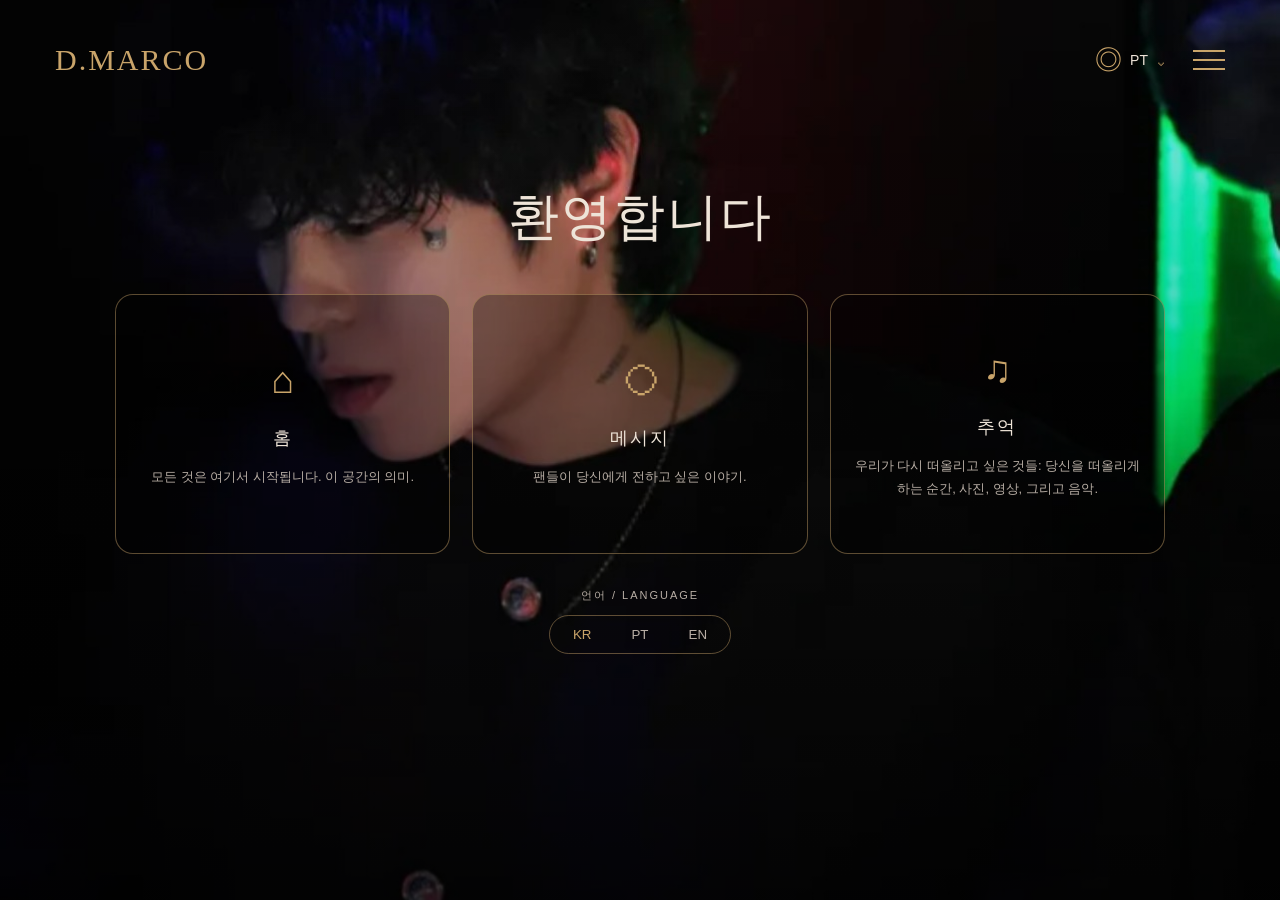
==== commit 0cd385cd: "Add files via upload" ====
--- a/index.html
+++ b/index.html
@@ -13,62 +13,126 @@
 
     <main class="home">
 
+        <!-- =========================
+             TOPO
+        ========================== -->
+
         <header class="topo">
+
             <div class="logo">D.MARCO</div>
+
+            <div class="topo-direita">
+
+                <div class="seletor-topo">
+                    <span class="globo">◎</span>
+                    <span>PT</span>
+                    <span class="seta">⌄</span>
+                </div>
+
+                <div class="menu-mobile" aria-label="Menu">
+                    <span></span>
+                    <span></span>
+                    <span></span>
+                </div>
+
+            </div>
+
         </header>
+
+
+        <!-- =========================
+             CONTEÚDO PRINCIPAL
+        ========================== -->
 
         <section class="boas-vindas">
 
             <h1>환영합니다</h1>
 
+
+            <!-- =========================
+                 NAVEGAÇÃO
+            ========================== -->
+
             <div class="navegacao">
 
                 <button class="card">
+
                     <div class="icone">⌂</div>
+
                     <h2>홈</h2>
+
                     <p>
                         Conheça o projeto,<br>
                         o propósito e<br>
                         quem idealizou este espaço.
                     </p>
+
                 </button>
 
+
                 <button class="card">
+
                     <div class="icone">◯</div>
+
                     <h2>메시지</h2>
+
                     <p>
                         Leia mensagens,<br>
                         homenagens e<br>
                         palavras deixadas para você.
                     </p>
+
                 </button>
 
+
                 <button class="card">
+
                     <div class="icone">♫</div>
+
                     <h2>추억</h2>
+
                     <p>
                         Músicas, fotografias<br>
                         e momentos<br>
                         que queremos guardar.
                     </p>
+
                 </button>
 
             </div>
 
+
+            <!-- =========================
+                 IDIOMA
+            ========================== -->
+
             <div class="idioma">
+
                 <span>언어 / LANGUAGE</span>
 
                 <div class="idiomas">
-                   <button data-language="ko" class="ativo">KR</button>
-<button data-language="pt">PT</button>
-<button data-language="en">EN</button>
+
+                    <button data-language="ko" class="ativo">
+                        KR
+                    </button>
+
+                    <button data-language="pt">
+                        PT
+                    </button>
+
+                    <button data-language="en">
+                        EN
+                    </button>
+
                 </div>
+
             </div>
 
         </section>
 
     </main>
 
+
     <script src="script.js"></script>
 
 </body>
--- a/style.css
+++ b/style.css
@@ -10,7 +10,10 @@
     --borda: rgba(201, 164, 106, 0.45);
 }
 
-/* ---------- BASE ---------- */
+
+/* =========================================================
+   BASE
+========================================================= */
 
 * {
     box-sizing: border-box;
@@ -28,7 +31,10 @@
     font-family: Georgia, "Times New Roman", serif;
 }
 
-/* ---------- HOME ---------- */
+
+/* =========================================================
+   HOME
+========================================================= */
 
 .home {
     position: relative;
@@ -51,11 +57,18 @@
     overflow: hidden;
 }
 
-/* ---------- TOPO ---------- */
+
+/* =========================================================
+   TOPO
+========================================================= */
 
 .topo {
     position: relative;
-    z-index: 2;
+    z-index: 3;
+
+    display: flex;
+    align-items: center;
+    justify-content: space-between;
 
     padding: 42px 55px;
 }
@@ -67,7 +80,56 @@
     letter-spacing: 2px;
 }
 
-/* ---------- BOAS-VINDAS ---------- */
+.topo-direita {
+    display: flex;
+    align-items: center;
+    gap: 28px;
+}
+
+.seletor-topo {
+    display: flex;
+    align-items: center;
+    gap: 8px;
+
+    color: var(--creme);
+
+    font-family: Arial, sans-serif;
+    font-size: 14px;
+}
+
+.globo {
+    color: var(--dourado);
+    font-size: 27px;
+}
+
+.seta {
+    color: var(--dourado);
+    font-size: 18px;
+}
+
+.menu-mobile {
+    display: flex;
+    flex-direction: column;
+    justify-content: center;
+
+    gap: 7px;
+
+    width: 32px;
+}
+
+.menu-mobile span {
+    display: block;
+
+    width: 100%;
+    height: 2px;
+
+    background: var(--dourado);
+}
+
+
+/* =========================================================
+   BOAS-VINDAS
+========================================================= */
 
 .boas-vindas {
     position: relative;
@@ -86,14 +148,20 @@
 
     font-size: clamp(32px, 4vw, 58px);
     font-weight: 400;
+
     letter-spacing: 2px;
 }
 
-/* ---------- CARDS ---------- */
+
+/* =========================================================
+   CARDS
+========================================================= */
 
 .navegacao {
     display: grid;
+
     grid-template-columns: repeat(3, 1fr);
+
     gap: 22px;
 }
 
@@ -119,6 +187,7 @@
 
 .card:hover {
     background: rgba(0, 0, 0, 0.48);
+
     border-color: rgba(201, 164, 106, 0.75);
 
     transform: translateY(-3px);
@@ -137,6 +206,7 @@
 
     font-size: 18px;
     font-weight: 400;
+
     letter-spacing: 2px;
 }
 
@@ -146,11 +216,15 @@
     color: var(--cinza);
 
     font-family: Arial, sans-serif;
+
     font-size: 13px;
     line-height: 1.7;
 }
 
-/* ---------- IDIOMA ---------- */
+
+/* =========================================================
+   IDIOMA
+========================================================= */
 
 .idioma {
     display: flex;
@@ -165,6 +239,7 @@
 
     font-family: Arial, sans-serif;
     font-size: 11px;
+
     letter-spacing: 2px;
 }
 
@@ -192,64 +267,284 @@
     color: var(--dourado);
 }
 
+
 /* =========================================================
    MOBILE
 ========================================================= */
 
 @media (max-width: 700px) {
 
+    /* ---------- FUNDO ---------- */
+
+    .home {
+        min-height: 100svh;
+
+        background-color: var(--preto);
+        background-image: none;
+
+        overflow: hidden;
+    }
+
+    .home::before {
+        content: "";
+
+        position: absolute;
+
+        top: 0;
+        left: 0;
+
+        width: 100%;
+        height: 100%;
+
+        background-image:
+            linear-gradient(
+                to bottom,
+                rgba(0, 0, 0, 0.05),
+                rgba(0, 0, 0, 0.15) 35%,
+                rgba(0, 0, 0, 0.48) 65%,
+                rgba(0, 0, 0, 0.92) 100%
+            ),
+            url("home-bg.jpg");
+
+        background-repeat: no-repeat;
+
+        background-position: center top;
+
+        background-size: 100% auto;
+
+        opacity: 0.95;
+
+        z-index: 0;
+    }
+
+
+    /* ---------- TOPO ---------- */
+
     .topo {
-        padding: 25px 22px;
+        position: relative;
+        z-index: 3;
+
+        display: flex;
+        align-items: center;
+        justify-content: space-between;
+
+        padding: 34px 38px 0;
     }
 
     .logo {
-        font-size: 23px;
-    }
+        font-size: 29px;
+        letter-spacing: 1.5px;
+    }
+
+    .topo-direita {
+        gap: 25px;
+    }
+
+    .seletor-topo {
+        font-size: 14px;
+    }
+
+    .globo {
+        font-size: 27px;
+    }
+
+    .menu-mobile {
+        width: 32px;
+        gap: 7px;
+    }
+
+
+    /* ---------- CONTEÚDO ---------- */
 
     .boas-vindas {
-        width: 94%;
-        margin-top: 5vh;
+        position: relative;
+        z-index: 2;
+
+        width: calc(100% - 70px);
+
+        margin: 505px auto 0;
+
+        text-align: center;
     }
 
     .boas-vindas h1 {
-        margin-bottom: 25px;
+        margin: 0 0 30px;
+
+        color: var(--dourado);
 
         font-size: 30px;
-    }
+        font-weight: 400;
+
+        letter-spacing: 1px;
+
+        white-space: nowrap;
+    }
+
+
+    /* ---------- GRID DOS CARDS ---------- */
 
     .navegacao {
-        gap: 8px;
-    }
+        display: grid;
+
+        grid-template-columns: repeat(2, minmax(0, 1fr));
+
+        gap: 20px 24px;
+    }
+
+
+    /* ---------- CARDS SUPERIORES ---------- */
 
     .card {
-        min-height: 225px;
-
-        padding: 20px 9px;
-
-        border-radius: 14px;
-    }
+        min-height: 340px;
+
+        padding: 24px 18px;
+
+        border: 1px solid var(--borda);
+
+        border-radius: 17px;
+
+        background:
+            linear-gradient(
+                to bottom,
+                rgba(0, 0, 0, 0.20),
+                rgba(0, 0, 0, 0.50)
+            );
+
+        display: flex;
+        flex-direction: column;
+
+        align-items: center;
+        justify-content: flex-start;
+
+        text-align: center;
+    }
+
+
+    /* ---------- MEMÓRIAS ---------- */
+
+    .card:nth-child(3) {
+        grid-column: 1 / -1;
+
+        min-height: 205px;
+
+        display: grid;
+
+        grid-template-columns: 1fr 1.5fr;
+
+        align-items: center;
+
+        text-align: left;
+
+        padding: 20px 35px;
+    }
+
+
+    /* ---------- ÍCONES ---------- */
 
     .icone {
-        margin-bottom: 16px;
-
-        font-size: 28px;
-    }
+        margin-bottom: 20px;
+
+        color: var(--dourado);
+
+        font-size: 46px;
+    }
+
+    .card:nth-child(3) .icone {
+        margin: 0;
+
+        justify-self: center;
+
+        font-size: 43px;
+    }
+
+
+    /* ---------- TÍTULOS ---------- */
 
     .card h2 {
+        margin: 0 0 14px;
+
+        color: var(--dourado);
+
+        font-size: 18px;
+        font-weight: 400;
+
+        letter-spacing: 1px;
+    }
+
+    .card:nth-child(3) h2 {
+        margin-bottom: 10px;
+    }
+
+
+    /* ---------- TEXTOS ---------- */
+
+    .card p {
+        margin: 0;
+
+        color: var(--creme);
+
+        font-family: Arial, sans-serif;
+
         font-size: 13px;
-        letter-spacing: 1px;
-    }
-
-    .card p {
-        font-size: 9px;
-        line-height: 1.5;
-    }
+
+        line-height: 1.7;
+    }
+
+
+    /* ---------- IDIOMA ---------- */
 
     .idioma {
-        margin-top: 22px;
+        position: relative;
+        z-index: 3;
+
+        display: flex;
+        flex-direction: column;
+        align-items: center;
+
+        gap: 14px;
+
+        margin-top: 28px;
+        margin-bottom: 35px;
+
+        color: var(--cinza);
+
+        font-family: Arial, sans-serif;
+
+        font-size: 11px;
+
+        letter-spacing: 1.5px;
+
+        text-shadow: 0 1px 8px #000;
+    }
+
+    .idiomas {
+        display: flex;
+
+        padding: 3px 18px;
+
+        border: 1px solid var(--borda);
+
+        border-radius: 30px;
     }
 
     .idiomas button {
-        padding: 7px 15px;
-    }
+        padding: 8px 22px;
+
+        border: 0;
+
+        background: transparent;
+
+        color: var(--cinza);
+
+        font-family: Arial, sans-serif;
+
+        font-size: 15px;
+
+        cursor: pointer;
+    }
+
+    .idiomas .ativo {
+        color: var(--dourado);
+    }
+
 }
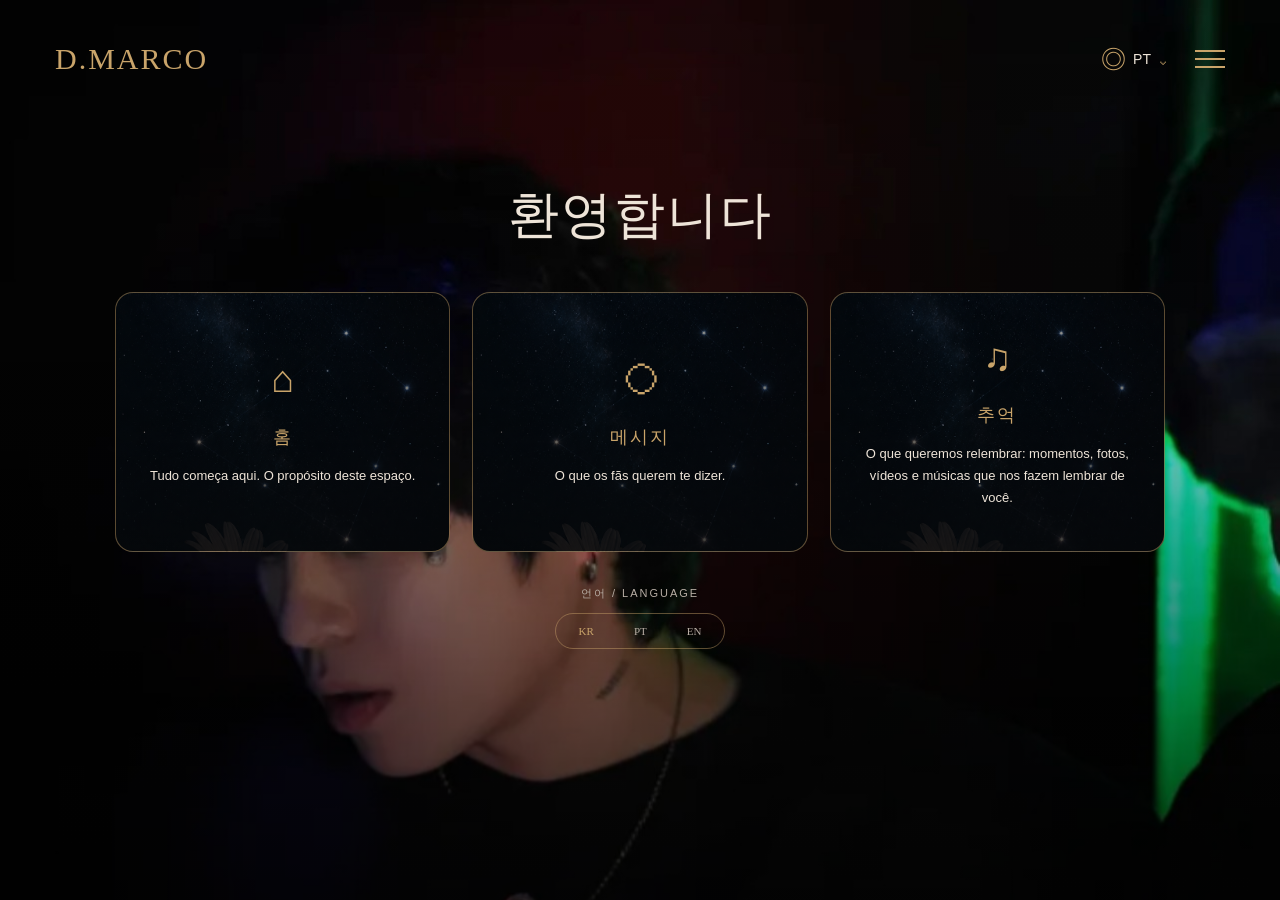
==== commit a32a9981: "Update index.html" ====
--- a/index.html
+++ b/index.html
@@ -62,9 +62,7 @@
                     <h2>홈</h2>
 
                     <p>
-                        Conheça o projeto,<br>
-                        o propósito e<br>
-                        quem idealizou este espaço.
+    Tudo começa aqui. O propósito deste espaço.
                     </p>
 
                 </button>
@@ -77,9 +75,7 @@
                     <h2>메시지</h2>
 
                     <p>
-                        Leia mensagens,<br>
-                        homenagens e<br>
-                        palavras deixadas para você.
+    O que os fãs querem te dizer.
                     </p>
 
                 </button>
@@ -92,9 +88,7 @@
                     <h2>추억</h2>
 
                     <p>
-                        Músicas, fotografias<br>
-                        e momentos<br>
-                        que queremos guardar.
+    O que queremos relembrar: momentos, fotos, vídeos e músicas que nos fazem lembrar de você.
                     </p>
 
                 </button>
@@ -136,4 +130,4 @@
     <script src="script.js"></script>
 
 </body>
-</html>+</html>
--- a/style.css
+++ b/style.css
@@ -22,6 +22,7 @@
 html,
 body {
     margin: 0;
+    padding: 0;
     min-height: 100%;
 }
 
@@ -46,15 +47,15 @@
             to bottom,
             rgba(0, 0, 0, 0.05),
             rgba(0, 0, 0, 0.18) 45%,
-            rgba(0, 0, 0, 0.72)
+            rgba(0, 0, 0, 0.72) 100%
         ),
         url("home-bg.jpg");
 
     background-size: cover;
-    background-position: center;
+    background-position: center top;
     background-repeat: no-repeat;
 
-    overflow: hidden;
+    overflow-x: hidden;
 }
 
 
@@ -64,7 +65,7 @@
 
 .topo {
     position: relative;
-    z-index: 3;
+    z-index: 5;
 
     display: flex;
     align-items: center;
@@ -89,7 +90,7 @@
 .seletor-topo {
     display: flex;
     align-items: center;
-    gap: 8px;
+    gap: 7px;
 
     color: var(--creme);
 
@@ -99,7 +100,7 @@
 
 .globo {
     color: var(--dourado);
-    font-size: 27px;
+    font-size: 25px;
 }
 
 .seta {
@@ -112,9 +113,9 @@
     flex-direction: column;
     justify-content: center;
 
-    gap: 7px;
-
-    width: 32px;
+    gap: 6px;
+
+    width: 30px;
 }
 
 .menu-mobile span {
@@ -154,7 +155,7 @@
 
 
 /* =========================================================
-   CARDS
+   NAVEGAÇÃO
 ========================================================= */
 
 .navegacao {
@@ -165,7 +166,14 @@
     gap: 22px;
 }
 
+
+/* =========================================================
+   CARDS
+========================================================= */
+
 .card {
+    position: relative;
+
     min-height: 260px;
 
     padding: 30px 22px;
@@ -173,27 +181,43 @@
     border: 1px solid var(--borda);
     border-radius: 18px;
 
-    background: rgba(0, 0, 0, 0.30);
+    overflow: hidden;
+
+    background-color: rgba(0, 0, 0, 0.35);
+
+    background-image:
+        linear-gradient(
+            to bottom,
+            rgba(0, 0, 0, 0.25),
+            rgba(0, 0, 0, 0.68)
+        ),
+        url("cards-bg.jpg");
+
+    background-size: cover;
+    background-position: center;
+    background-repeat: no-repeat;
 
     color: var(--creme);
 
+    font-family: inherit;
+
     cursor: pointer;
 
     transition:
-        background 0.3s ease,
         border-color 0.3s ease,
         transform 0.3s ease;
 }
 
 .card:hover {
-    background: rgba(0, 0, 0, 0.48);
-
     border-color: rgba(201, 164, 106, 0.75);
 
     transform: translateY(-3px);
 }
 
 .icone {
+    position: relative;
+    z-index: 1;
+
     margin-bottom: 24px;
 
     color: var(--dourado);
@@ -202,7 +226,12 @@
 }
 
 .card h2 {
+    position: relative;
+    z-index: 1;
+
     margin: 0 0 16px;
+
+    color: var(--dourado);
 
     font-size: 18px;
     font-weight: 400;
@@ -211,9 +240,12 @@
 }
 
 .card p {
+    position: relative;
+    z-index: 1;
+
     margin: 0;
 
-    color: var(--cinza);
+    color: var(--creme);
 
     font-family: Arial, sans-serif;
 
@@ -234,10 +266,12 @@
     gap: 12px;
 
     margin-top: 34px;
+    padding-bottom: 40px;
 
     color: var(--cinza);
 
     font-family: Arial, sans-serif;
+
     font-size: 11px;
 
     letter-spacing: 2px;
@@ -260,6 +294,9 @@
 
     color: var(--cinza);
 
+    font-family: Georgia, "Times New Roman", serif;
+    font-size: inherit;
+
     cursor: pointer;
 }
 
@@ -274,141 +311,134 @@
 
 @media (max-width: 700px) {
 
-    /* ---------- FUNDO ---------- */
-
-    .home {
-        min-height: 100svh;
-
-        background-color: var(--preto);
-        background-image: none;
-
-        overflow: hidden;
-    }
-
-    .home::before {
-        content: "";
-
-        position: absolute;
-
-        top: 0;
-        left: 0;
-
-        width: 100%;
-        height: 100%;
+    /* ---------- FUNDO PRINCIPAL ---------- */
+
+   .home {
+    min-height: 100svh;
+
+    background: var(--preto);
+
+    overflow-x: hidden;
+    overflow-y: visible;
+}
+
+.home::before {
+    content: "";
+
+    position: absolute;
+    inset: 0;
+
+    background-image:
+        linear-gradient(
+            to bottom,
+            rgba(0, 0, 0, 0.05),
+            rgba(0, 0, 0, 0.20) 65%,
+            rgba(0, 0, 0, 0.55)
+        ),
+        url("home-bg.jpg");
+
+    background-size: 100% auto;
+    background-position: center 8%;
+    background-repeat: no-repeat;
+
+    opacity: 0.65;
+
+    z-index: 0;
+}
+
+
+    /* ---------- TOPO ---------- */
+
+    .topo {
+        padding: 24px 22px 0;
+    }
+
+    .logo {
+        font-size: 24px;
+        letter-spacing: 1.5px;
+    }
+
+    .topo-direita {
+        gap: 17px;
+    }
+
+    .seletor-topo {
+        gap: 5px;
+
+        font-size: 12px;
+    }
+
+    .globo {
+        font-size: 21px;
+    }
+
+    .seta {
+        font-size: 15px;
+    }
+
+    .menu-mobile {
+        width: 26px;
+        gap: 5px;
+    }
+
+
+    /* ---------- CONTEÚDO ---------- */
+
+    .boas-vindas {
+        width: calc(100% - 40px);
+
+        margin: 0 auto;
+        padding-top: 48vw;
+
+        text-align: center;
+    }
+
+    .boas-vindas h1 {
+        margin: 0 0 22px;
+
+        color: var(--dourado);
+
+        font-size: 28px;
+        font-weight: 400;
+
+        letter-spacing: 1px;
+    }
+
+
+    /* ---------- GRID ---------- */
+
+    .navegacao {
+        display: grid;
+
+        grid-template-columns: repeat(2, minmax(0, 1fr));
+
+        gap: 12px 18px;
+    }
+
+
+    /* ---------- CARDS ---------- */
+
+    .card {
+        height: 300px;
+min-height: 0;
+
+        padding: 22px 12px;
+
+        border-radius: 15px;
+
+        background-color: rgba(0, 0, 0, 0.30);
 
         background-image:
             linear-gradient(
                 to bottom,
-                rgba(0, 0, 0, 0.05),
-                rgba(0, 0, 0, 0.15) 35%,
-                rgba(0, 0, 0, 0.48) 65%,
-                rgba(0, 0, 0, 0.92) 100%
+                rgba(0, 0, 0, 0.25),
+                rgba(0, 0, 0, 0.68)
             ),
-            url("home-bg.jpg");
-
+            url("cards-bg.jpg");
+
+        background-size: cover;
+        background-position: center;
         background-repeat: no-repeat;
-
-        background-position: center top;
-
-        background-size: 100% auto;
-
-        opacity: 0.95;
-
-        z-index: 0;
-    }
-
-
-    /* ---------- TOPO ---------- */
-
-    .topo {
-        position: relative;
-        z-index: 3;
-
-        display: flex;
-        align-items: center;
-        justify-content: space-between;
-
-        padding: 34px 38px 0;
-    }
-
-    .logo {
-        font-size: 29px;
-        letter-spacing: 1.5px;
-    }
-
-    .topo-direita {
-        gap: 25px;
-    }
-
-    .seletor-topo {
-        font-size: 14px;
-    }
-
-    .globo {
-        font-size: 27px;
-    }
-
-    .menu-mobile {
-        width: 32px;
-        gap: 7px;
-    }
-
-
-    /* ---------- CONTEÚDO ---------- */
-
-    .boas-vindas {
-        position: relative;
-        z-index: 2;
-
-        width: calc(100% - 70px);
-
-        margin: 505px auto 0;
-
-        text-align: center;
-    }
-
-    .boas-vindas h1 {
-        margin: 0 0 30px;
-
-        color: var(--dourado);
-
-        font-size: 30px;
-        font-weight: 400;
-
-        letter-spacing: 1px;
-
-        white-space: nowrap;
-    }
-
-
-    /* ---------- GRID DOS CARDS ---------- */
-
-    .navegacao {
-        display: grid;
-
-        grid-template-columns: repeat(2, minmax(0, 1fr));
-
-        gap: 20px 24px;
-    }
-
-
-    /* ---------- CARDS SUPERIORES ---------- */
-
-    .card {
-        min-height: 340px;
-
-        padding: 24px 18px;
-
-        border: 1px solid var(--borda);
-
-        border-radius: 17px;
-
-        background:
-            linear-gradient(
-                to bottom,
-                rgba(0, 0, 0, 0.20),
-                rgba(0, 0, 0, 0.50)
-            );
 
         display: flex;
         flex-direction: column;
@@ -419,132 +449,103 @@
         text-align: center;
     }
 
+    .icone {
+        margin-bottom: 14px;
+
+        font-size: 35px;
+    }
+
+    .card h2 {
+        margin: 0 0 10px;
+
+        color: var(--dourado);
+
+        font-size: 16px;
+        letter-spacing: 1px;
+    }
+
+    .card p {
+        color: var(--creme);
+
+        font-size: 10px;
+        line-height: 1.55;
+    }
+
 
     /* ---------- MEMÓRIAS ---------- */
 
     .card:nth-child(3) {
         grid-column: 1 / -1;
 
-        min-height: 205px;
+        height: 200px;
+min-height: 0;
 
         display: grid;
 
-        grid-template-columns: 1fr 1.5fr;
+        grid-template-columns: 90px 1fr;
+
+        column-gap: 18px;
 
         align-items: center;
 
+        padding: 20px 24px;
+
         text-align: left;
 
-        padding: 20px 35px;
-    }
-
-
-    /* ---------- ÍCONES ---------- */
-
-    .icone {
-        margin-bottom: 20px;
-
-        color: var(--dourado);
-
-        font-size: 46px;
+        background-image:
+            linear-gradient(
+                to right,
+                rgba(0, 0, 0, 0.28),
+                rgba(0, 0, 0, 0.70)
+            ),
+            url("cards-bg.jpg");
+
+        background-size: cover;
+        background-position: center;
+        background-repeat: no-repeat;
     }
 
     .card:nth-child(3) .icone {
         margin: 0;
 
-        justify-self: center;
-
-        font-size: 43px;
-    }
-
-
-    /* ---------- TÍTULOS ---------- */
-
-    .card h2 {
-        margin: 0 0 14px;
-
-        color: var(--dourado);
-
-        font-size: 18px;
-        font-weight: 400;
-
-        letter-spacing: 1px;
+        font-size: 42px;
+
+        text-align: center;
     }
 
     .card:nth-child(3) h2 {
-        margin-bottom: 10px;
-    }
-
-
-    /* ---------- TEXTOS ---------- */
-
-    .card p {
-        margin: 0;
-
-        color: var(--creme);
-
-        font-family: Arial, sans-serif;
-
-        font-size: 13px;
-
-        line-height: 1.7;
+        margin: 0 0 8px;
+
+        font-size: 17px;
+    }
+
+    .card:nth-child(3) p {
+        font-size: 10px;
+
+        line-height: 1.55;
     }
 
 
     /* ---------- IDIOMA ---------- */
 
     .idioma {
-        position: relative;
-        z-index: 3;
-
-        display: flex;
-        flex-direction: column;
-        align-items: center;
-
-        gap: 14px;
-
-        margin-top: 28px;
-        margin-bottom: 35px;
-
-        color: var(--cinza);
-
-        font-family: Arial, sans-serif;
+        gap: 9px;
+
+        margin-top: 20px;
+        padding-bottom: 28px;
+
+        font-size: 9px;
+
+        letter-spacing: 1.5px;
+    }
+
+    .idiomas {
+        padding: 2px 9px;
+    }
+
+    .idiomas button {
+        padding: 7px 15px;
 
         font-size: 11px;
-
-        letter-spacing: 1.5px;
-
-        text-shadow: 0 1px 8px #000;
-    }
-
-    .idiomas {
-        display: flex;
-
-        padding: 3px 18px;
-
-        border: 1px solid var(--borda);
-
-        border-radius: 30px;
-    }
-
-    .idiomas button {
-        padding: 8px 22px;
-
-        border: 0;
-
-        background: transparent;
-
-        color: var(--cinza);
-
-        font-family: Arial, sans-serif;
-
-        font-size: 15px;
-
-        cursor: pointer;
-    }
-
-    .idiomas .ativo {
-        color: var(--dourado);
-    }
-
-}+    }
+}
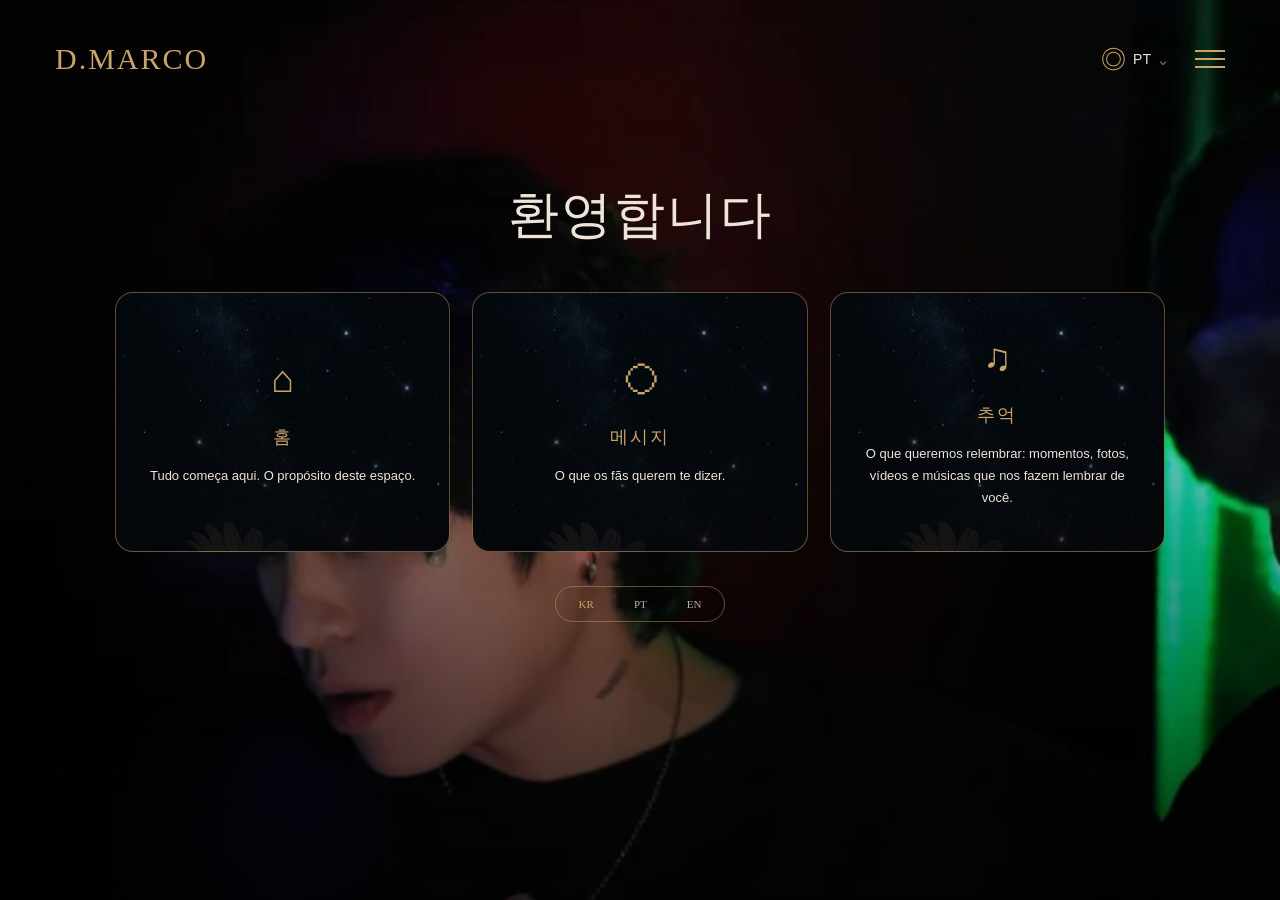
==== commit cd81c0dd: "Update index.html" ====
--- a/index.html
+++ b/index.html
@@ -102,8 +102,6 @@
 
             <div class="idioma">
 
-                <span>언어 / LANGUAGE</span>
-
                 <div class="idiomas">
 
                     <button data-language="ko" class="ativo">
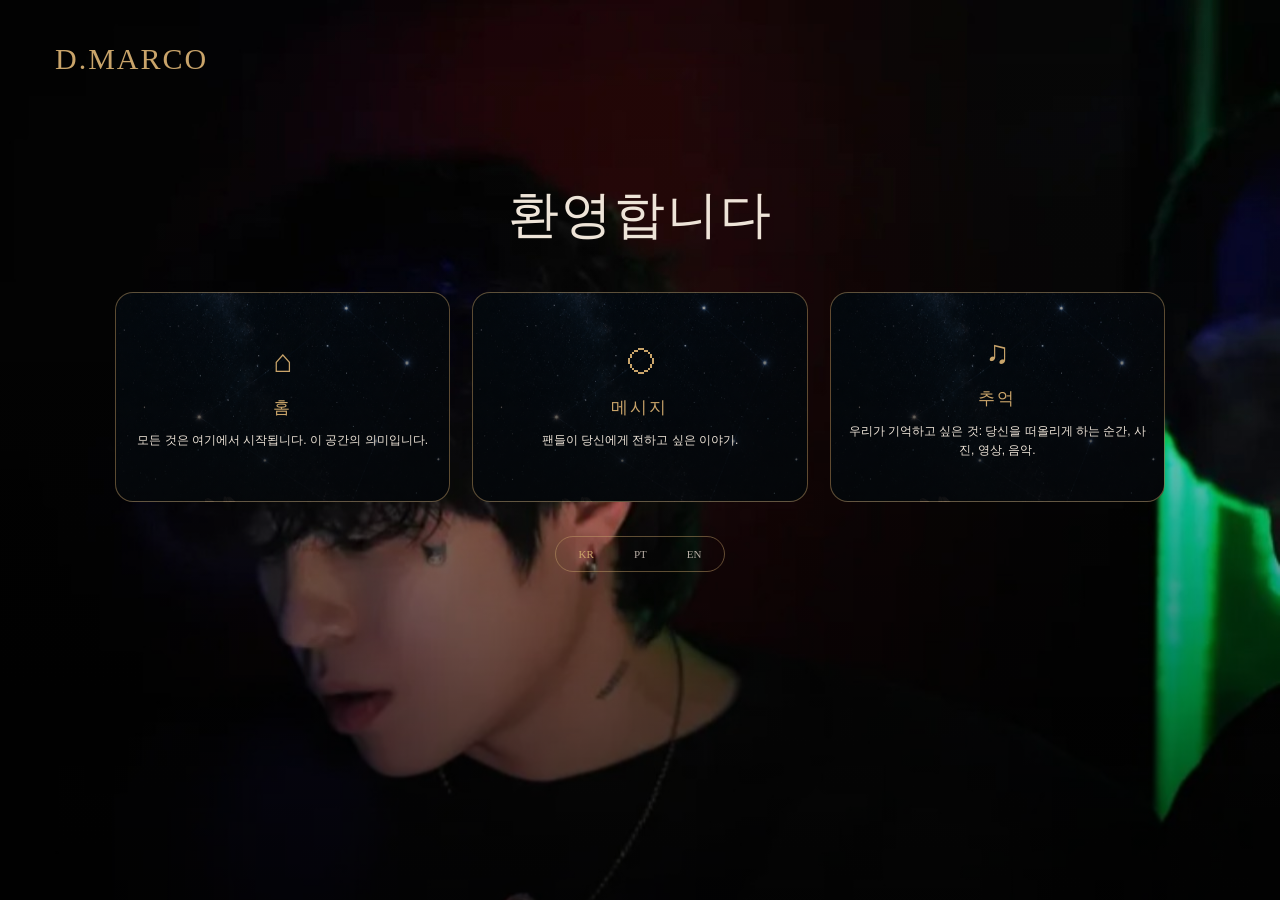
==== commit 2fce1447: "Update index.html" ====
--- a/index.html
+++ b/index.html
@@ -20,22 +20,6 @@
         <header class="topo">
 
             <div class="logo">D.MARCO</div>
-
-            <div class="topo-direita">
-
-                <div class="seletor-topo">
-                    <span class="globo">◎</span>
-                    <span>PT</span>
-                    <span class="seta">⌄</span>
-                </div>
-
-                <div class="menu-mobile" aria-label="Menu">
-                    <span></span>
-                    <span></span>
-                    <span></span>
-                </div>
-
-            </div>
 
         </header>
 
--- a/style.css
+++ b/style.css
@@ -166,7 +166,6 @@
     gap: 22px;
 }
 
-
 /* =========================================================
    CARDS
 ========================================================= */
@@ -174,9 +173,9 @@
 .card {
     position: relative;
 
-    min-height: 260px;
-
-    padding: 30px 22px;
+    min-height: 210px;
+
+    padding: 22px 16px;
 
     border: 1px solid var(--borda);
     border-radius: 18px;
@@ -218,22 +217,22 @@
     position: relative;
     z-index: 1;
 
-    margin-bottom: 24px;
+    margin-bottom: 16px;
 
     color: var(--dourado);
 
-    font-size: 38px;
+    font-size: 32px;
 }
 
 .card h2 {
     position: relative;
     z-index: 1;
 
-    margin: 0 0 16px;
+    margin: 0 0 12px;
 
     color: var(--dourado);
 
-    font-size: 18px;
+    font-size: 17px;
     font-weight: 400;
 
     letter-spacing: 2px;
@@ -249,8 +248,8 @@
 
     font-family: Arial, sans-serif;
 
-    font-size: 13px;
-    line-height: 1.7;
+    font-size: 12px;
+    line-height: 1.6;
 }
 
 
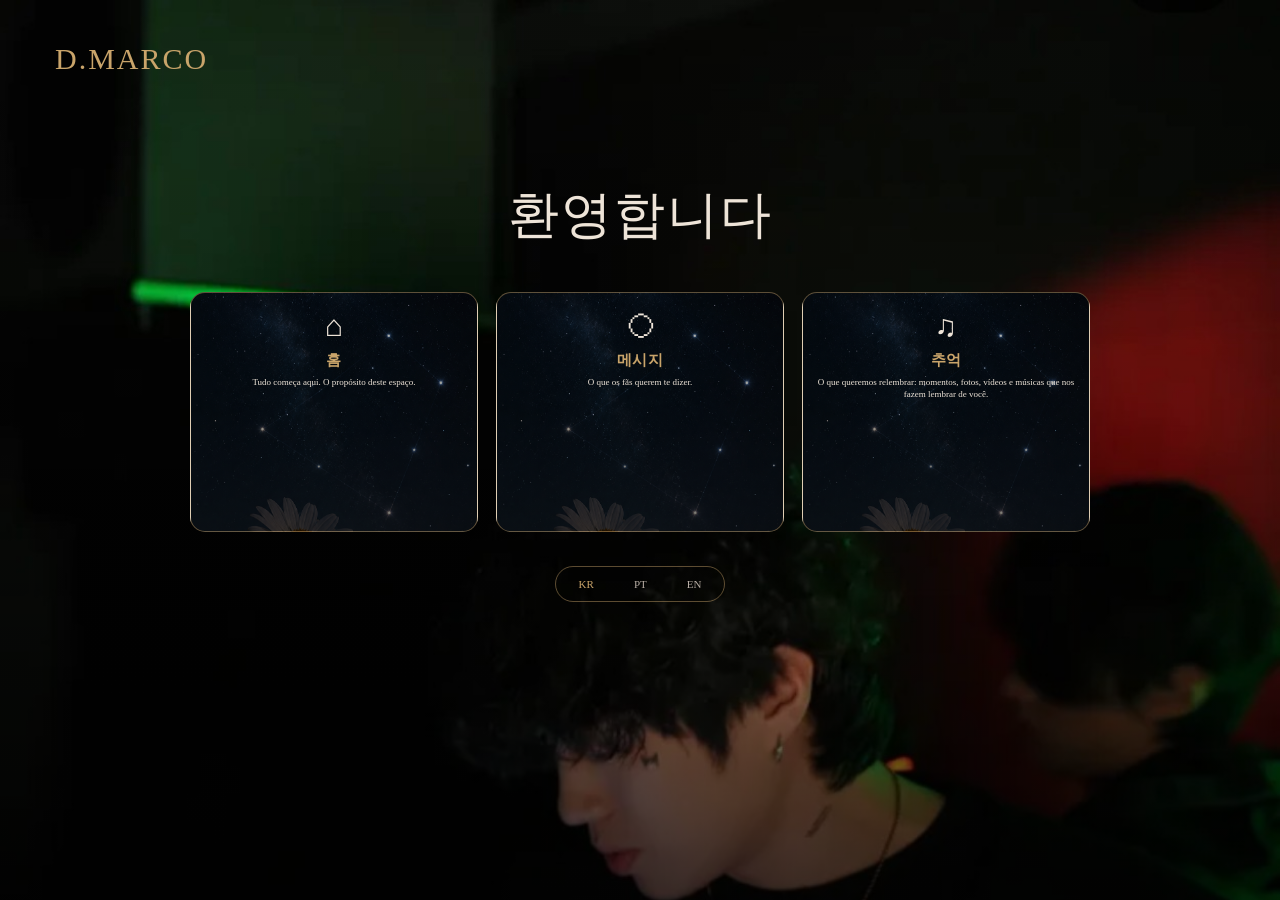
==== commit 0471c255: "Update index.html" ====
--- a/index.html
+++ b/index.html
@@ -39,7 +39,10 @@
 
             <div class="navegacao">
 
-                <button class="card">
+                <button
+    class="card"
+    onclick="window.location.href='inicio.html'"
+>
 
                     <div class="icone">⌂</div>
 
--- a/style.css
+++ b/style.css
@@ -153,42 +153,58 @@
     letter-spacing: 2px;
 }
 
-
-/* =========================================================
-   NAVEGAÇÃO
+/* =========================================================
+   NAVEGAÇÃO — DESKTOP
 ========================================================= */
 
 .navegacao {
     display: grid;
 
-    grid-template-columns: repeat(3, 1fr);
-
-    gap: 22px;
-}
-
-/* =========================================================
-   CARDS
-========================================================= */
-
-.card {
-    position: relative;
-
-    min-height: 210px;
-
-    padding: 22px 16px;
+    grid-template-columns: repeat(3, minmax(0, 1fr));
+
+    gap: 18px;
+
+    width: min(900px, 88%);
+
+    margin: 0 auto;
+}
+
+
+/* =========================================================
+   CARDS — DESKTOP
+========================================================= */
+
+.card,
+.card:nth-child(3) {
+
+    grid-column: auto;
+
+    width: 100%;
+
+    height: 240px;
+    min-height: 240px;
+    max-height: 240px;
+
+    overflow: hidden;
+
+    padding: 18px 12px;
 
     border: 1px solid var(--borda);
-    border-radius: 18px;
-
-    overflow: hidden;
-
-    background-color: rgba(0, 0, 0, 0.35);
+    border-radius: 15px;
+
+    display: flex;
+    flex-direction: column;
+
+    align-items: center;
+    justify-content: flex-start;
+
+    text-align: center;
 
     background-image:
         linear-gradient(
             to bottom,
-            rgba(0, 0, 0, 0.25),
-            rgba(0, 0, 0, 0.68)
+            rgba(0, 0, 0, 0.10),
+            rgba(0, 0, 0, 0.38)
         ),
         url("cards-bg.jpg");
 
@@ -196,60 +212,56 @@
     background-position: center;
     background-repeat: no-repeat;
 
+    font-family: inherit;
+    color: inherit;
+
+    cursor: pointer;
+}
+
+
+/* ---------- ÍCONE ---------- */
+
+.icone,
+.card:nth-child(3) .icone {
+
+    margin: 0 0 10px;
+
+    font-size: 30px;
+    line-height: 1;
+
+    text-align: center;
+}
+
+
+/* ---------- TÍTULO ---------- */
+
+.card h2,
+.card:nth-child(3) h2 {
+
+    margin: 0 0 7px;
+
+    color: var(--dourado);
+
+    font-size: 15px;
+    line-height: 1.2;
+
+    letter-spacing: 0.5px;
+}
+
+
+/* ---------- TEXTO ---------- */
+
+.card p,
+.card:nth-child(3) p {
+
+    margin: 0;
+
     color: var(--creme);
 
-    font-family: inherit;
-
-    cursor: pointer;
-
-    transition:
-        border-color 0.3s ease,
-        transform 0.3s ease;
-}
-
-.card:hover {
-    border-color: rgba(201, 164, 106, 0.75);
-
-    transform: translateY(-3px);
-}
-
-.icone {
-    position: relative;
-    z-index: 1;
-
-    margin-bottom: 16px;
-
-    color: var(--dourado);
-
-    font-size: 32px;
-}
-
-.card h2 {
-    position: relative;
-    z-index: 1;
-
-    margin: 0 0 12px;
-
-    color: var(--dourado);
-
-    font-size: 17px;
-    font-weight: 400;
-
-    letter-spacing: 2px;
-}
-
-.card p {
-    position: relative;
-    z-index: 1;
-
-    margin: 0;
-
-    color: var(--creme);
-
-    font-family: Arial, sans-serif;
-
-    font-size: 12px;
-    line-height: 1.6;
+    font-size: 9px;
+    line-height: 1.35;
+
+    max-width: 100%;
 }
 
 
@@ -312,16 +324,16 @@
 
     /* ---------- FUNDO PRINCIPAL ---------- */
 
-   .home {
-    min-height: 100svh;
-
-    background: var(--preto);
-
-    overflow-x: hidden;
-    overflow-y: visible;
-}
-
-.home::before {
+    .home {
+        min-height: 100svh;
+
+        background: var(--preto);
+
+        overflow-x: hidden;
+        overflow-y: visible;
+    }
+
+    .home::before {
     content: "";
 
     position: absolute;
@@ -336,14 +348,15 @@
         ),
         url("home-bg.jpg");
 
-    background-size: 100% auto;
-    background-position: center 8%;
+    background-size: auto 120%;
+    background-position: center 100%;
+
     background-repeat: no-repeat;
 
-    opacity: 0.65;
+    opacity: 0.35;
 
     z-index: 0;
-}
+    }
 
 
     /* ---------- TOPO ---------- */
@@ -353,7 +366,7 @@
     }
 
     .logo {
-        font-size: 24px;
+        font-size: 20px;
         letter-spacing: 1.5px;
     }
 
@@ -409,119 +422,94 @@
     .navegacao {
         display: grid;
 
-        grid-template-columns: repeat(2, minmax(0, 1fr));
-
-        gap: 12px 18px;
-    }
-
-
-    /* ---------- CARDS ---------- */
-
-    .card {
-        height: 300px;
-min-height: 0;
-
-        padding: 22px 12px;
-
-        border-radius: 15px;
-
-        background-color: rgba(0, 0, 0, 0.30);
+        grid-template-columns: repeat(3, minmax(0, 1fr));
+
+        gap: 10px;
+
+        width: 100%;
+    }
+
+
+    /* ---------- CARDS COMPACTOS ---------- */
+
+    .card,
+    .card:nth-child(3) {
+
+        grid-column: auto;
+
+        width: 100%;
+
+        height: 158px;
+min-height: 158px;
+max-height: 158px;
+
+overflow: hidden;
+
+        padding: 12px 7px;
+
+        border-radius: 13px;
+
+        display: flex;
+        flex-direction: column;
+
+        align-items: center;
+        justify-content: flex-start;
+
+        text-align: center;
 
         background-image:
             linear-gradient(
                 to bottom,
-                rgba(0, 0, 0, 0.25),
-                rgba(0, 0, 0, 0.68)
+                rgba(0, 0, 0, 0.10),
+                rgba(0, 0, 0, 0.38)
             ),
             url("cards-bg.jpg");
 
         background-size: cover;
         background-position: center;
         background-repeat: no-repeat;
-
-        display: flex;
-        flex-direction: column;
-
-        align-items: center;
-        justify-content: flex-start;
+    }
+
+
+    /* ---------- ÍCONE ---------- */
+
+    .icone,
+    .card:nth-child(3) .icone {
+
+        margin: 0 0 7px;
+
+        font-size: 24px;
+        line-height: 1;
 
         text-align: center;
     }
 
-    .icone {
-        margin-bottom: 14px;
-
-        font-size: 35px;
-    }
-
-    .card h2 {
-        margin: 0 0 10px;
-
-        color: var(--dourado);
-
-        font-size: 16px;
-        letter-spacing: 1px;
-    }
-
-    .card p {
-        color: var(--creme);
-
-        font-size: 10px;
-        line-height: 1.55;
-    }
-
-
-    /* ---------- MEMÓRIAS ---------- */
-
-    .card:nth-child(3) {
-        grid-column: 1 / -1;
-
-        height: 200px;
-min-height: 0;
-
-        display: grid;
-
-        grid-template-columns: 90px 1fr;
-
-        column-gap: 18px;
-
-        align-items: center;
-
-        padding: 20px 24px;
-
-        text-align: left;
-
-        background-image:
-            linear-gradient(
-                to right,
-                rgba(0, 0, 0, 0.28),
-                rgba(0, 0, 0, 0.70)
-            ),
-            url("cards-bg.jpg");
-
-        background-size: cover;
-        background-position: center;
-        background-repeat: no-repeat;
-    }
-
-    .card:nth-child(3) .icone {
+
+    /* ---------- TÍTULO ---------- */
+
+    .card h2,
+    .card:nth-child(3) h2 {
+
+        margin: 0 0 5px;
+
+        font-size: 12px;
+        line-height: 1.2;
+
+        letter-spacing: 0.5px;
+    }
+
+
+    /* ---------- TEXTO ---------- */
+
+    .card p,
+    .card:nth-child(3) p {
+
         margin: 0;
 
-        font-size: 42px;
-
-        text-align: center;
-    }
-
-    .card:nth-child(3) h2 {
-        margin: 0 0 8px;
-
-        font-size: 17px;
-    }
-
-    .card:nth-child(3) p {
-        font-size: 10px;
-
-        line-height: 1.55;
+        font-size: 7.5px;
+        line-height: 1.3;
+
+        max-width: 100%;
     }
 
 
@@ -545,6 +533,6 @@
     .idiomas button {
         padding: 7px 15px;
 
-        font-size: 11px;
-    }
-}
+        font-size: 11p;x
+    }
+}
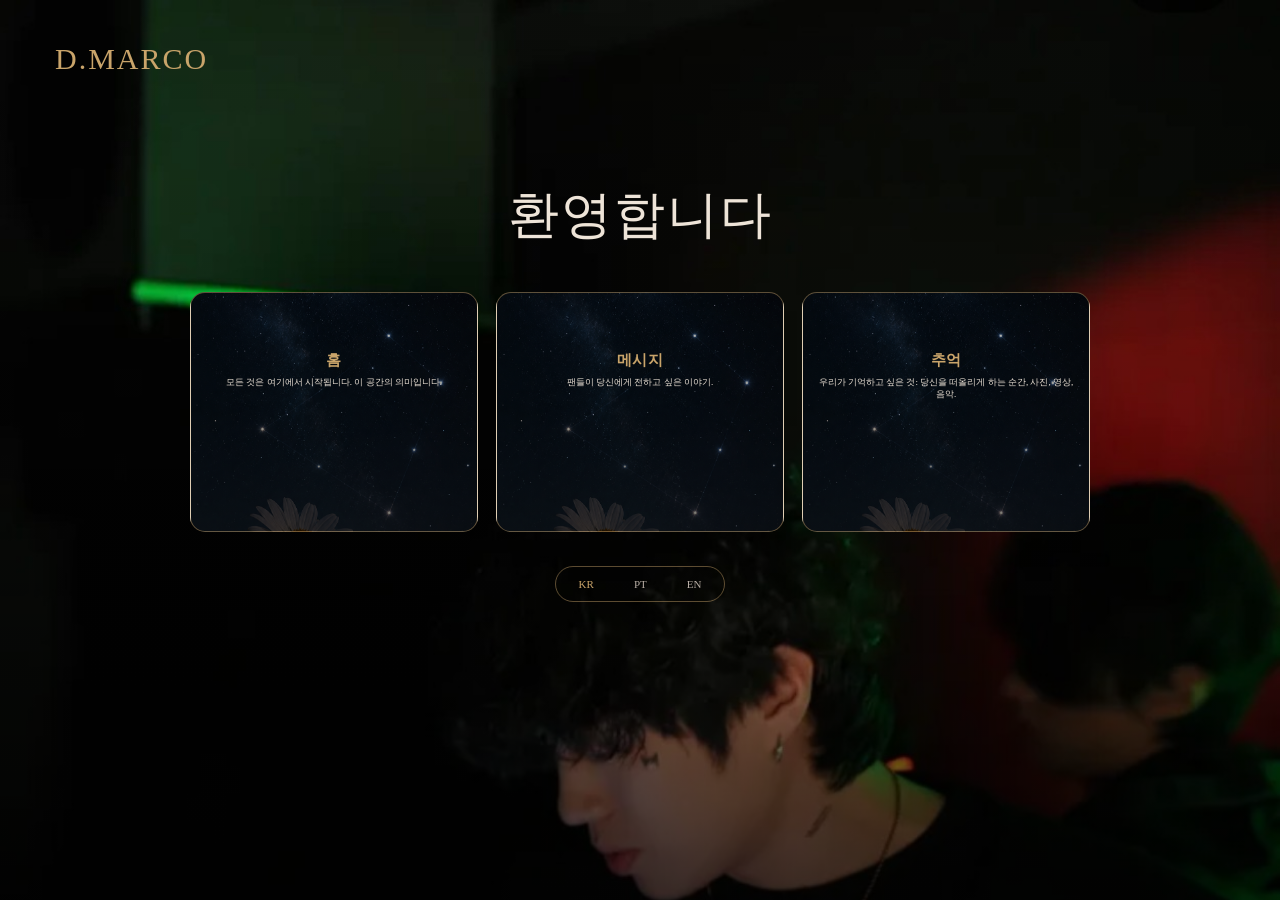
==== commit 864e330c: "Update index.html" ====
--- a/index.html
+++ b/index.html
@@ -37,50 +37,168 @@
                  NAVEGAÇÃO
             ========================== -->
 
-            <div class="navegacao">
-
-                <button
-    class="card"
-    onclick="window.location.href='inicio.html'"
->
-
-                    <div class="icone">⌂</div>
-
-                    <h2>홈</h2>
-
-                    <p>
-    Tudo começa aqui. O propósito deste espaço.
-                    </p>
-
-                </button>
-
-
-                <button class="card">
-
-                    <div class="icone">◯</div>
-
-                    <h2>메시지</h2>
-
-                    <p>
-    O que os fãs querem te dizer.
-                    </p>
-
-                </button>
-
-
-                <button class="card">
-
-                    <div class="icone">♫</div>
-
-                    <h2>추억</h2>
-
-                    <p>
-    O que queremos relembrar: momentos, fotos, vídeos e músicas que nos fazem lembrar de você.
-                    </p>
-
-                </button>
-
-            </div>
+<div class="navegacao">
+
+    <!-- PARA VOCÊ -->
+
+    <button
+        class="card"
+        onclick="window.location.href='inicio.html'"
+    >
+
+        <div class="icone" aria-hidden="true">
+
+            <svg
+                viewBox="0 0 24 24"
+                xmlns="http://www.w3.org/2000/svg"
+            >
+                <path
+                    d="M12 20.2
+                       C11.7 20.2 4 15.7 4 9.8
+                       C4 6.7 6.2 4.5 9 4.5
+                       C10.4 4.5 11.5 5.2 12 6.2
+                       C12.5 5.2 13.6 4.5 15 4.5
+                       C17.8 4.5 20 6.7 20 9.8
+                       C20 15.7 12.3 20.2 12 20.2Z"
+                    fill="none"
+                    stroke="currentColor"
+                    stroke-width="1.4"
+                    stroke-linecap="round"
+                    stroke-linejoin="round"
+                />
+            </svg>
+
+        </div>
+
+        <h2>Para Você</h2>
+
+        <p>
+            Tudo começa aqui. O propósito deste espaço.
+        </p>
+
+    </button>
+
+
+    <!-- MENSAGENS -->
+
+    <button
+        class="card"
+        onclick="window.location.href='mensagem.html'"
+    >
+
+        <div class="icone" aria-hidden="true">
+
+            <svg
+                viewBox="0 0 24 24"
+                xmlns="http://www.w3.org/2000/svg"
+            >
+
+                <path
+                    d="M5 5.5
+                       H19
+                       C20.1 5.5 21 6.4 21 7.5
+                       V15
+                       C21 16.1 20.1 17 19 17
+                       H11
+                       L7 20
+                       V17
+                       H5
+                       C3.9 17 3 16.1 3 15
+                       V7.5
+                       C3 6.4 3.9 5.5 5 5.5Z"
+                    fill="none"
+                    stroke="currentColor"
+                    stroke-width="1.35"
+                    stroke-linejoin="round"
+                />
+
+                <path
+                    d="M12 14.4
+                       C11.8 14.4 8.4 12.3 8.4 9.9
+                       C8.4 8.6 9.3 7.7 10.5 7.7
+                       C11.2 7.7 11.7 8.1 12 8.7
+                       C12.3 8.1 12.8 7.7 13.5 7.7
+                       C14.7 7.7 15.6 8.6 15.6 9.9
+                       C15.6 12.3 12.2 14.4 12 14.4Z"
+                    fill="none"
+                    stroke="currentColor"
+                    stroke-width="1.2"
+                    stroke-linejoin="round"
+                />
+
+            </svg>
+
+        </div>
+
+        <h2>Mensagens</h2>
+
+        <p>
+            O que os fãs querem te dizer.
+        </p>
+
+    </button>
+
+
+    <!-- MEMÓRIAS -->
+
+    <button
+        class="card"
+        onclick="window.location.href='memorias.html'"
+    >
+
+        <div class="icone" aria-hidden="true">
+
+            <svg
+                viewBox="0 0 24 24"
+                xmlns="http://www.w3.org/2000/svg"
+            >
+
+                <rect
+                    x="3.5"
+                    y="4.5"
+                    width="17"
+                    height="15"
+                    rx="1.5"
+                    fill="none"
+                    stroke="currentColor"
+                    stroke-width="1.35"
+                />
+
+                <path
+                    d="M5.5 17
+                       L10 12.5
+                       L13 15.2
+                       L15.2 13
+                       L18.5 17"
+                    fill="none"
+                    stroke="currentColor"
+                    stroke-width="1.35"
+                    stroke-linecap="round"
+                    stroke-linejoin="round"
+                />
+
+                <circle
+                    cx="16.8"
+                    cy="8.5"
+                    r="1.4"
+                    fill="none"
+                    stroke="currentColor"
+                    stroke-width="1.2"
+                />
+
+            </svg>
+
+        </div>
+
+        <h2>Memórias</h2>
+
+        <p>
+            O que queremos relembrar: momentos, fotos, vídeos e músicas que nos fazem lembrar de você.
+        </p>
+
+    </button>
+
+</div>
 
 
             <!-- =========================
